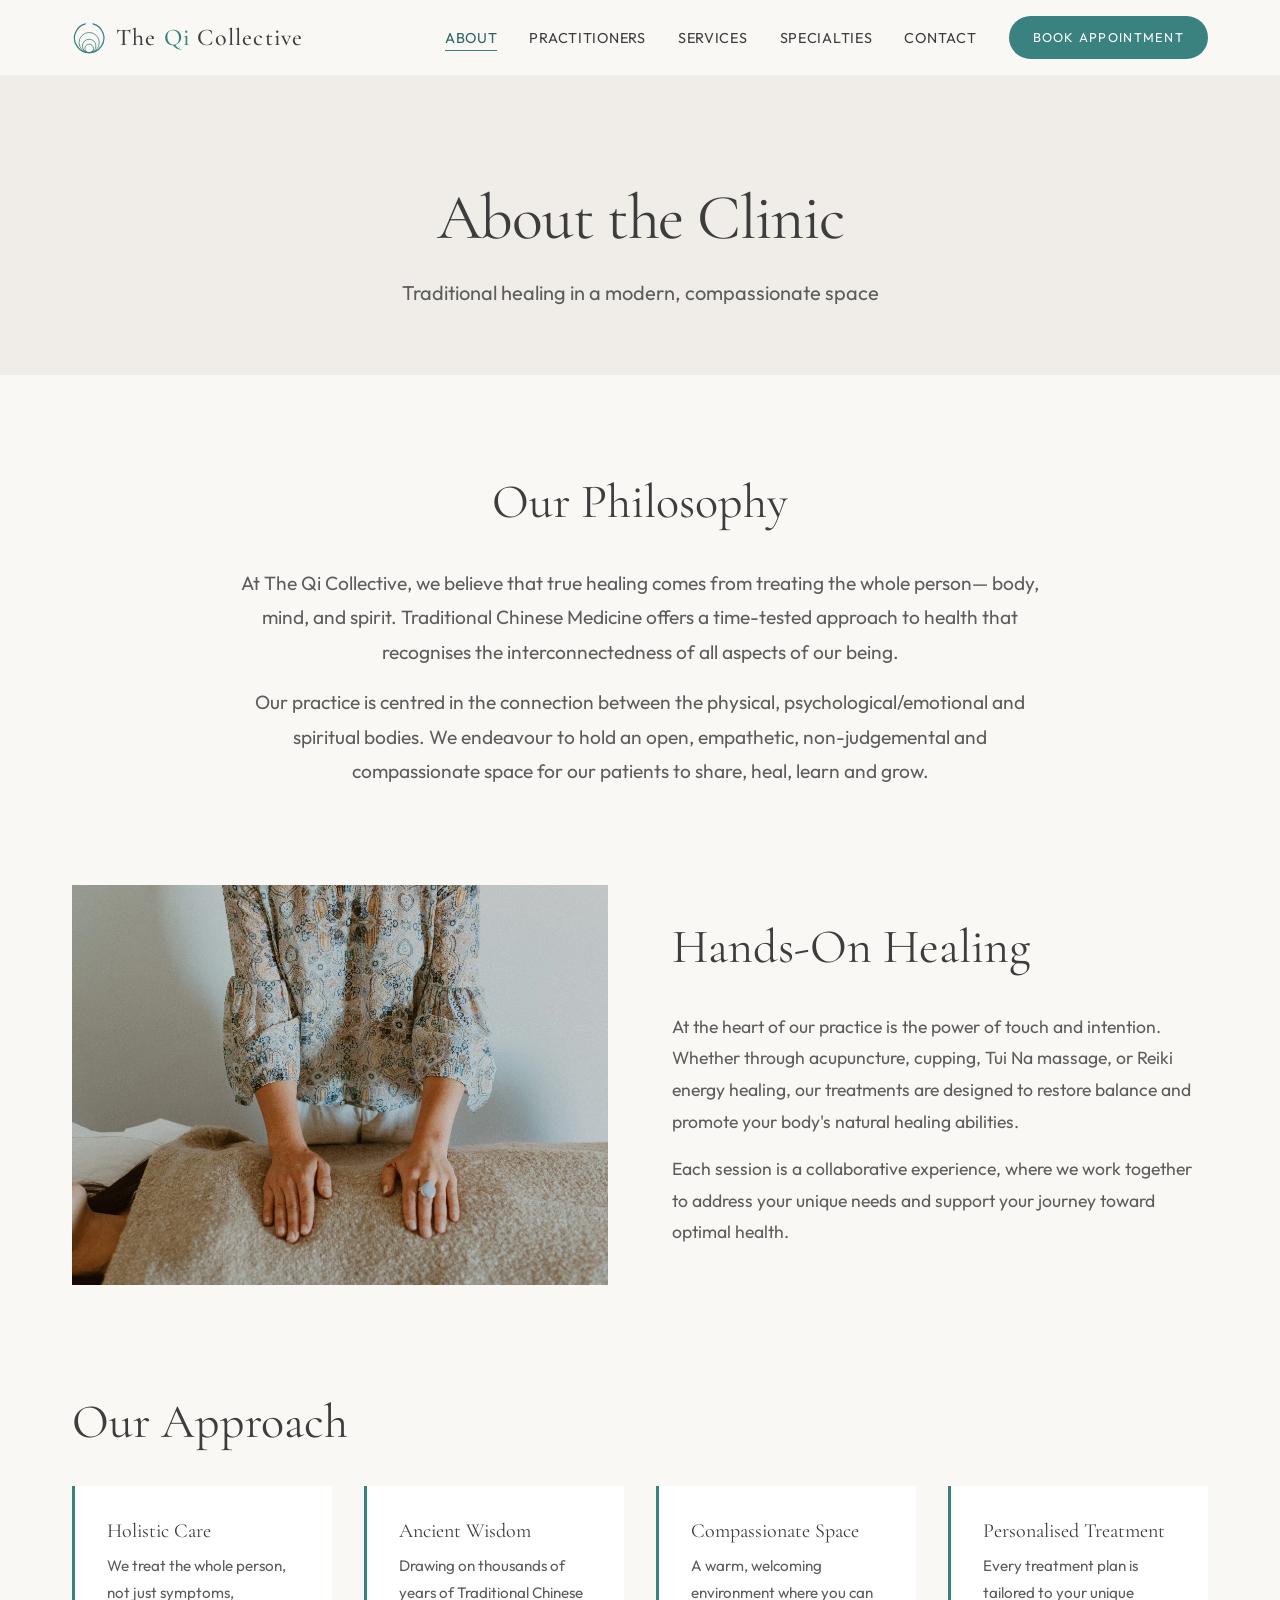
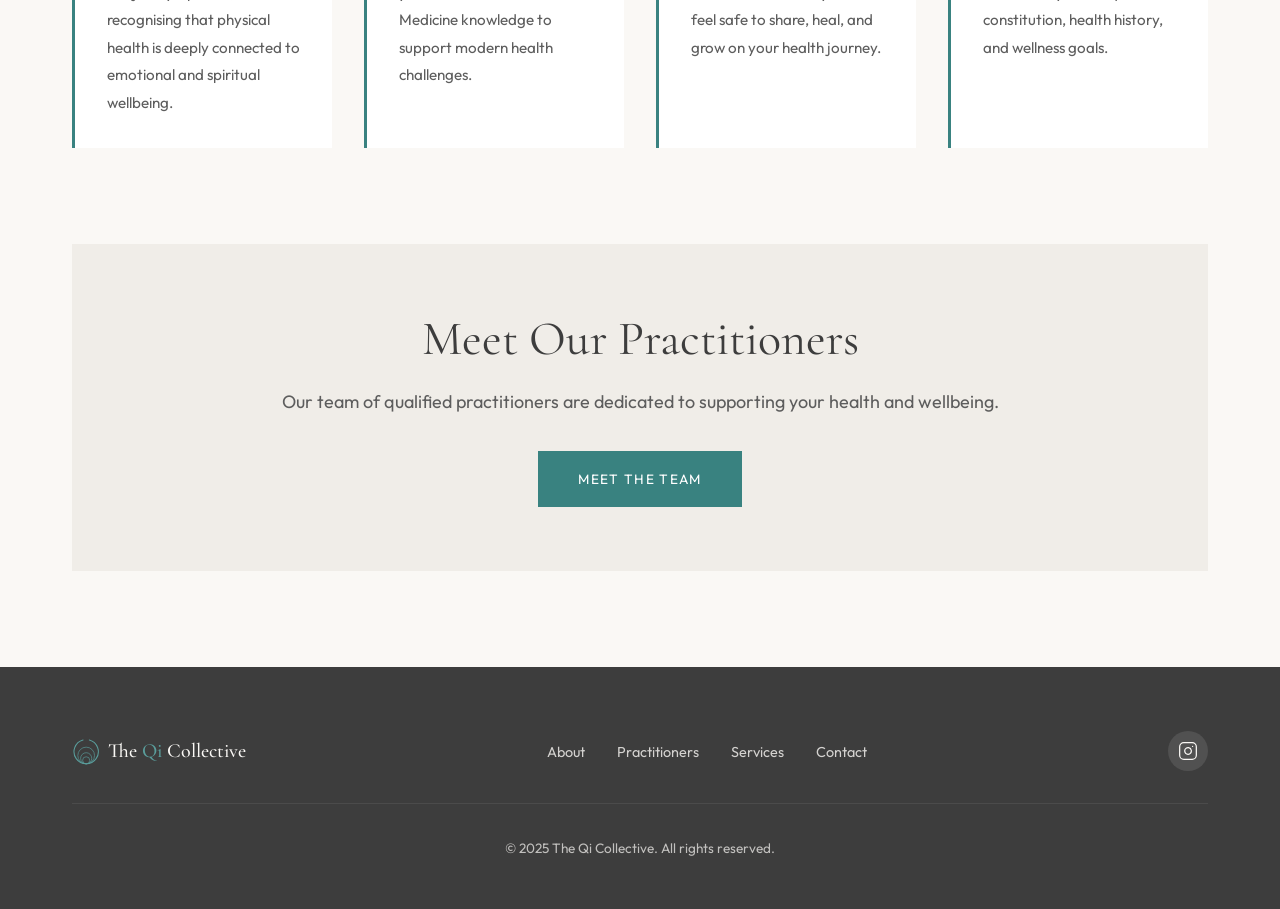
==== about.html @ 5c4de278 "Add ripple-mark logo with gold-on-hover wordmark Wire in the new "The Qi Collective" logo across all" ====
<!DOCTYPE html>
<html lang="en">
<head>
  <meta charset="UTF-8">
  <meta name="viewport" content="width=device-width, initial-scale=1.0">
  <meta name="description" content="About The Qi Collective - Learn about our approach to acupuncture and Traditional Chinese Medicine in Brisbane.">
  <title>About Us | The Qi Collective</title>

  <!-- Fonts -->
  <link rel="preconnect" href="https://fonts.googleapis.com">
  <link rel="preconnect" href="https://fonts.gstatic.com" crossorigin>
  <link href="https://fonts.googleapis.com/css2?family=Cormorant+Garamond:wght@400;500;600&family=Outfit:wght@300;400;500&display=swap" rel="stylesheet">

  <!-- Styles -->
  <link rel="stylesheet" href="css/styles.css">
</head>
<body>
  <!-- Header -->
  <header class="header">
    <div class="header__inner">
      <a href="index.html" class="logo">
        <svg class="logo__mark" viewBox="0 0 56 60" fill="none" aria-hidden="true" focusable="false">
          <path d="M34.2 7.8 A24 24 0 1 1 21.8 7.8" stroke-width="2" stroke-linecap="round"/>
          <circle cx="28" cy="38.5" r="16.5" stroke-width="1.3"/>
          <circle cx="28" cy="44" r="11" stroke-width="1.3"/>
          <circle cx="28" cy="48" r="7" stroke-width="1.3"/>
        </svg>
        <span class="logo__text">The <span class="logo__accent">Qi</span> Collective</span>
      </a>

      <nav class="nav">
        <button class="nav-toggle" aria-label="Toggle navigation">
          <span></span>
          <span></span>
          <span></span>
        </button>
        <ul class="nav__list">
          <li><a href="about.html" class="nav__link nav__link--active">About</a></li>
          <li><a href="practitioners.html" class="nav__link">Practitioners</a></li>
          <li><a href="services.html" class="nav__link">Services</a></li>
          <li><a href="specialties.html" class="nav__link">Specialties</a></li>
          <li><a href="contact.html" class="nav__link">Contact</a></li>
          <li class="nav__item--mobile"><a href="booking.html" class="btn btn--primary btn--small">Book Appointment</a></li>
        </ul>
        <a href="booking.html" class="btn btn--primary btn--small nav__book-btn">Book Appointment</a>
      </nav>
    </div>
  </header>

  <!-- Page Header -->
  <section class="page-header">
    <div class="container">
      <h1>About the Clinic</h1>
      <p>Traditional healing in a modern, compassionate space</p>
    </div>
  </section>

  <!-- About Content -->
  <section class="about-page section-padding">
    <div class="container">
      <div class="about-page__intro fade-in">
        <h2>Our Philosophy</h2>
        <p>
          At The Qi Collective, we believe that true healing comes from treating the whole person—
          body, mind, and spirit. Traditional Chinese Medicine offers a time-tested approach to
          health that recognises the interconnectedness of all aspects of our being.
        </p>
        <p>
          Our practice is centred in the connection between the physical, psychological/emotional
          and spiritual bodies. We endeavour to hold an open, empathetic, non-judgemental and
          compassionate space for our patients to share, heal, learn and grow.
        </p>
      </div>

      <div class="about-page__healing fade-in">
        <div class="healing-image">
          <img src="images/hands-healing.webp" alt="Hands-on healing treatment at The Qi Collective">
        </div>
        <div class="healing-content">
          <h2>Hands-On Healing</h2>
          <p>
            At the heart of our practice is the power of touch and intention. Whether through
            acupuncture, cupping, Tui Na massage, or Reiki energy healing, our treatments
            are designed to restore balance and promote your body's natural healing abilities.
          </p>
          <p>
            Each session is a collaborative experience, where we work together to address
            your unique needs and support your journey toward optimal health.
          </p>
        </div>
      </div>

      <div class="about-page__values">
        <h2 class="fade-in">Our Approach</h2>
        <div class="values-grid">
          <div class="value-card fade-in-scale stagger-1">
            <h3>Holistic Care</h3>
            <p>We treat the whole person, not just symptoms, recognising that physical health is deeply connected to emotional and spiritual wellbeing.</p>
          </div>
          <div class="value-card fade-in-scale stagger-2">
            <h3>Ancient Wisdom</h3>
            <p>Drawing on thousands of years of Traditional Chinese Medicine knowledge to support modern health challenges.</p>
          </div>
          <div class="value-card fade-in-scale stagger-3">
            <h3>Compassionate Space</h3>
            <p>A warm, welcoming environment where you can feel safe to share, heal, and grow on your health journey.</p>
          </div>
          <div class="value-card fade-in-scale stagger-4">
            <h3>Personalised Treatment</h3>
            <p>Every treatment plan is tailored to your unique constitution, health history, and wellness goals.</p>
          </div>
        </div>
      </div>

      <div class="about-page__cta fade-in">
        <h2>Meet Our Practitioners</h2>
        <p>Our team of qualified practitioners are dedicated to supporting your health and wellbeing.</p>
        <a href="practitioners.html" class="btn btn--primary">Meet the Team</a>
      </div>
    </div>
  </section>

  <!-- Footer -->
  <footer class="footer">
    <div class="container">
      <div class="footer__inner">
        <a href="index.html" class="footer__logo">
          <svg class="logo__mark" viewBox="0 0 56 60" fill="none" aria-hidden="true" focusable="false">
            <path d="M34.2 7.8 A24 24 0 1 1 21.8 7.8" stroke-width="2" stroke-linecap="round"/>
            <circle cx="28" cy="38.5" r="16.5" stroke-width="1.3"/>
            <circle cx="28" cy="44" r="11" stroke-width="1.3"/>
            <circle cx="28" cy="48" r="7" stroke-width="1.3"/>
          </svg>
          <span class="logo__text">The <span class="logo__accent">Qi</span> Collective</span>
        </a>
        <ul class="footer__links">
          <li><a href="about.html">About</a></li>
          <li><a href="practitioners.html">Practitioners</a></li>
          <li><a href="services.html">Services</a></li>
          <li><a href="contact.html">Contact</a></li>
        </ul>
        <div class="footer__social">
          <a href="https://www.instagram.com/charlottepowell_acupuncture/" target="_blank" rel="noopener noreferrer" class="social-link" aria-label="Follow us on Instagram">
            <svg viewBox="0 0 24 24" fill="none" stroke="currentColor" stroke-width="1.5" stroke-linecap="round" stroke-linejoin="round">
              <rect x="2" y="2" width="20" height="20" rx="5" ry="5"/>
              <path d="M16 11.37A4 4 0 1 1 12.63 8 4 4 0 0 1 16 11.37z"/>
              <line x1="17.5" y1="6.5" x2="17.51" y2="6.5"/>
            </svg>
          </a>
        </div>
      </div>
      <div class="footer__bottom">
        <p>&copy; 2025 The Qi Collective. All rights reserved.</p>
      </div>
    </div>
  </footer>

  <!-- Scripts -->
  <script src="js/main.js"></script>
</body>
</html>
---- css/styles.css ----
/* ============================================
   Charlotte Clinic - Acupuncture & Chinese Medicine
   Main Stylesheet
   ============================================ */

/* CSS Custom Properties (Design Tokens) */
:root {
  /* Colors - The Qi Collective Brand */
  --color-cream: #FAF8F5;
  --color-cream-dark: #F0EDE8;
  --color-sage: #398280;
  --color-sage-light: #5A9E9C;
  --color-sage-dark: #2A6362;
  --color-terracotta: #B8956E;
  --color-terracotta-light: #D4BCA0;
  --color-gold: #C9A24B;
  --color-charcoal: #3D3D3D;
  --color-charcoal-light: #5D5D5D;
  --color-white: #FFFFFF;

  /* Typography */
  --font-heading: 'Cormorant Garamond', Georgia, serif;
  --font-body: 'Outfit', -apple-system, BlinkMacSystemFont, sans-serif;

  /* Spacing */
  --space-xs: 0.5rem;
  --space-sm: 1rem;
  --space-md: 2rem;
  --space-lg: 4rem;
  --space-xl: 6rem;

  /* Layout */
  --container-max: 1200px;
  --container-narrow: 800px;

  /* Transitions */
  --transition-fast: 0.2s ease;
  --transition-smooth: 0.3s ease;
}

/* Reset & Base */
*, *::before, *::after {
  box-sizing: border-box;
  margin: 0;
  padding: 0;
}

html {
  font-size: 16px;
  scroll-behavior: smooth;
}

body {
  font-family: var(--font-body);
  font-size: 1.125rem;
  line-height: 1.8;
  color: var(--color-charcoal);
  background-color: var(--color-cream);
}

/* Typography */
h1, h2, h3, h4, h5, h6 {
  font-family: var(--font-heading);
  font-weight: 400;
  line-height: 1.3;
  color: var(--color-charcoal);
}

h1 {
  font-size: clamp(2.5rem, 5vw, 4rem);
  letter-spacing: -0.02em;
}

h2 {
  font-size: clamp(2rem, 4vw, 3rem);
  margin-bottom: var(--space-md);
}

h3 {
  font-size: clamp(1.5rem, 3vw, 2rem);
  margin-bottom: var(--space-sm);
}

p {
  margin-bottom: var(--space-sm);
}

a {
  color: var(--color-sage-dark);
  text-decoration: none;
  transition: color var(--transition-fast);
}

a:hover {
  color: var(--color-terracotta);
}

/* Utility Classes */
.container {
  width: 100%;
  max-width: var(--container-max);
  margin: 0 auto;
  padding: 0 var(--space-md);
}

.container--narrow {
  max-width: var(--container-narrow);
}

.text-center {
  text-align: center;
}

.section-padding {
  padding: var(--space-xl) 0;
}

/* ============================================
   Header & Navigation
   ============================================ */
.header {
  position: fixed;
  top: 0;
  left: 0;
  right: 0;
  z-index: 100;
  background-color: var(--color-cream);
  border-bottom: 1px solid var(--color-cream-dark);
  transition: background-color var(--transition-smooth);
}

.header__inner {
  display: flex;
  align-items: center;
  justify-content: space-between;
  padding: var(--space-sm) var(--space-md);
  max-width: var(--container-max);
  margin: 0 auto;
}

.logo {
  display: inline-flex;
  align-items: center;
  gap: 0.6rem;
  font-family: var(--font-heading);
  font-size: 1.5rem;
  font-weight: 500;
  color: var(--color-charcoal);
  letter-spacing: 0.05em;
  transition: color var(--transition-smooth);
}

.logo__mark {
  height: 2.3rem;
  width: auto;
  flex-shrink: 0;
  stroke: var(--color-sage);
}

.logo__accent {
  color: var(--color-sage);
}

/* Retain brand feature: the charcoal wordmark turns gold on hover,
   while the teal "Qi" and the ripple mark stay teal. */
.logo:hover {
  color: var(--color-gold);
}

.nav__list {
  display: flex;
  gap: var(--space-md);
  list-style: none;
}

.nav__link {
  font-size: 0.9rem;
  letter-spacing: 0.05em;
  text-transform: uppercase;
  color: var(--color-charcoal);
  position: relative;
}

.nav__link::after {
  content: '';
  position: absolute;
  bottom: -4px;
  left: 0;
  width: 0;
  height: 1px;
  background-color: var(--color-sage);
  transition: width var(--transition-smooth);
}

.nav__link:hover::after {
  width: 100%;
}

.nav__link:hover {
  color: var(--color-sage-dark);
}

/* Mobile Navigation Toggle */
.nav-toggle {
  display: none;
  background: none;
  border: none;
  cursor: pointer;
  padding: var(--space-xs);
}

.nav-toggle span {
  display: block;
  width: 24px;
  height: 2px;
  background-color: var(--color-charcoal);
  margin: 5px 0;
  transition: var(--transition-fast);
}

/* ============================================
   Hero Section
   ============================================ */
.hero {
  min-height: 100vh;
  display: flex;
  align-items: center;
  justify-content: center;
  text-align: center;
  padding-top: 80px;
  background: var(--color-charcoal);
  overflow: hidden;
}

.hero__video {
  position: absolute;
  top: 0;
  left: 0;
  width: 100%;
  height: 100%;
  object-fit: cover;
  z-index: 1;
  opacity: 0.45;
}

.hero__overlay {
  position: absolute;
  top: 0;
  left: 0;
  right: 0;
  bottom: 0;
  background: linear-gradient(
    180deg,
    rgba(57, 130, 128, 0.25) 0%,
    rgba(42, 99, 98, 0.4) 100%
  );
  z-index: 2;
}

.hero__content {
  max-width: 800px;
  padding: var(--space-md);
  position: relative;
  z-index: 3;
}

.hero__subtitle {
  font-family: var(--font-body);
  font-size: 0.9rem;
  letter-spacing: 0.2em;
  text-transform: uppercase;
  color: var(--color-cream);
  margin-bottom: var(--space-sm);
}

.hero__title {
  margin-bottom: var(--space-md);
  color: var(--color-white);
}

.hero__description {
  font-size: 1.25rem;
  color: rgba(250, 248, 245, 0.85);
  max-width: 600px;
  margin: 0 auto var(--space-md);
}

/* Buttons */
.btn {
  display: inline-block;
  padding: 1rem 2.5rem;
  font-family: var(--font-body);
  font-size: 0.85rem;
  letter-spacing: 0.1em;
  text-transform: uppercase;
  border: none;
  cursor: pointer;
  transition: all var(--transition-smooth);
}

.btn--primary {
  background-color: var(--color-sage);
  color: var(--color-white);
}

.btn--primary:hover {
  background-color: var(--color-sage-dark);
  color: var(--color-white);
}

.btn--secondary {
  background-color: transparent;
  color: var(--color-charcoal);
  border: 1px solid var(--color-charcoal);
}

.btn--secondary:hover {
  background-color: var(--color-charcoal);
  color: var(--color-white);
}

/* ============================================
   About Section
   ============================================ */
.about {
  background-color: var(--color-white);
}

.about__grid {
  display: grid;
  grid-template-columns: 1fr 1fr;
  gap: var(--space-lg);
  align-items: center;
}

.about__image {
  position: relative;
}

.about__image img {
  width: 100%;
  height: auto;
  display: block;
}

.about__image-placeholder {
  width: 100%;
  aspect-ratio: 4/5;
  background-color: var(--color-cream-dark);
  display: flex;
  align-items: center;
  justify-content: center;
  color: var(--color-charcoal-light);
  font-size: 0.9rem;
}

.about__content h2 {
  color: var(--color-charcoal);
}

.about__content p {
  color: var(--color-charcoal-light);
}

.credentials {
  display: flex;
  flex-wrap: wrap;
  gap: var(--space-sm);
  margin-top: var(--space-md);
}

.credential-badge {
  padding: 0.5rem 1rem;
  background-color: var(--color-cream);
  font-size: 0.8rem;
  letter-spacing: 0.05em;
  color: var(--color-sage-dark);
}

/* ============================================
   Services Section
   ============================================ */
.services {
  background-color: var(--color-cream);
}

.services__header {
  text-align: center;
  max-width: 600px;
  margin: 0 auto var(--space-lg);
}

.services__grid {
  display: grid;
  grid-template-columns: repeat(auto-fit, minmax(280px, 1fr));
  gap: var(--space-md);
}

.service-card {
  background-color: var(--color-white);
  padding: var(--space-md);
  transition: transform var(--transition-smooth);
}

.service-card:hover {
  transform: translateY(-4px);
}

.service-card__icon {
  width: 48px;
  height: 48px;
  margin-bottom: var(--space-sm);
  color: var(--color-sage);
}

.service-card__title {
  font-family: var(--font-heading);
  font-size: 1.5rem;
  margin-bottom: var(--space-xs);
}

.service-card__description {
  font-size: 1.05rem;
  color: var(--color-charcoal-light);
}

/* ============================================
   Special Interests Section
   ============================================ */
.interests {
  background-color: var(--color-sage);
  color: var(--color-white);
}

.interests h2 {
  color: var(--color-white);
  text-align: center;
}

.interests__list {
  display: grid;
  grid-template-columns: repeat(auto-fit, minmax(200px, 1fr));
  gap: var(--space-md);
  margin-top: var(--space-lg);
  text-align: center;
}

.interest-item {
  padding: var(--space-md);
  text-align: center;
}

.interest-item__icon {
  width: 56px;
  height: 56px;
  margin-bottom: var(--space-sm);
  color: var(--color-cream);
  opacity: 0.9;
  transition: transform var(--transition-smooth), opacity var(--transition-smooth);
}

.interest-item:hover .interest-item__icon {
  transform: scale(1.1);
  opacity: 1;
}

.interest-item h3 {
  color: var(--color-white);
  font-size: 1.25rem;
}

.interest-item p {
  font-size: 0.9rem;
  opacity: 0.9;
}

/* ============================================
   Contact Section
   ============================================ */
.contact {
  background-color: var(--color-white);
}

.contact__grid {
  display: grid;
  grid-template-columns: 1fr 1fr;
  gap: var(--space-lg);
}

.contact__info h2 {
  margin-bottom: var(--space-sm);
}

.contact__details {
  margin-top: var(--space-md);
}

.contact__item {
  display: flex;
  align-items: flex-start;
  gap: var(--space-sm);
  margin-bottom: var(--space-sm);
}

.contact__item-icon {
  width: 20px;
  height: 20px;
  color: var(--color-sage);
  flex-shrink: 0;
  margin-top: 4px;
}

/* Contact Form */
.contact-form {
  display: flex;
  flex-direction: column;
  gap: var(--space-sm);
}

.form-group {
  display: flex;
  flex-direction: column;
  gap: var(--space-xs);
}

.form-group label {
  font-size: 0.85rem;
  letter-spacing: 0.05em;
  text-transform: uppercase;
  color: var(--color-charcoal-light);
}

.form-group input,
.form-group textarea {
  padding: 1rem;
  border: 1px solid var(--color-cream-dark);
  background-color: var(--color-cream);
  font-family: var(--font-body);
  font-size: 1rem;
  color: var(--color-charcoal);
  transition: border-color var(--transition-fast);
}

.form-group input:focus,
.form-group textarea:focus {
  outline: none;
  border-color: var(--color-sage);
}

.form-group textarea {
  min-height: 150px;
  resize: vertical;
}

/* ============================================
   Footer
   ============================================ */
.footer {
  background-color: var(--color-charcoal);
  color: var(--color-cream);
  padding: var(--space-lg) 0 var(--space-md);
}

.footer__inner {
  display: flex;
  justify-content: space-between;
  align-items: center;
  flex-wrap: wrap;
  gap: var(--space-md);
}

.footer__logo {
  display: inline-flex;
  align-items: center;
  gap: 0.5rem;
  font-family: var(--font-heading);
  font-size: 1.25rem;
  font-weight: 500;
  color: var(--color-cream);
  transition: color var(--transition-smooth);
}

.footer__logo .logo__mark {
  height: 1.9rem;
  stroke: var(--color-sage-light);
}

.footer__logo .logo__accent {
  color: var(--color-sage-light);
}

.footer__logo:hover {
  color: var(--color-gold);
}

.footer__links {
  display: flex;
  gap: var(--space-md);
  list-style: none;
}

.footer__links a {
  color: var(--color-cream);
  font-size: 0.9rem;
  opacity: 0.8;
}

.footer__links a:hover {
  opacity: 1;
  color: var(--color-sage-light);
}

.footer__social {
  display: flex;
  gap: var(--space-sm);
}

.social-link {
  display: flex;
  align-items: center;
  justify-content: center;
  width: 40px;
  height: 40px;
  border-radius: 50%;
  background-color: rgba(255, 255, 255, 0.1);
  color: var(--color-cream);
  transition: all var(--transition-smooth);
}

.social-link:hover {
  background-color: var(--color-sage);
  color: var(--color-white);
  transform: translateY(-2px);
}

.social-link svg {
  width: 20px;
  height: 20px;
}

.footer__bottom {
  text-align: center;
  margin-top: var(--space-md);
  padding-top: var(--space-md);
  border-top: 1px solid rgba(255, 255, 255, 0.1);
  font-size: 0.85rem;
  opacity: 0.7;
}

/* ============================================
   Page Headers (for inner pages)
   ============================================ */
.page-header {
  padding: calc(80px + var(--space-xl)) 0 var(--space-lg);
  background-color: var(--color-cream-dark);
  text-align: center;
}

.page-header h1 {
  margin-bottom: var(--space-sm);
}

.page-header p {
  font-size: 1.25rem;
  color: var(--color-charcoal-light);
  max-width: 600px;
  margin: 0 auto;
}

.page-header--sage {
  background-color: var(--color-sage);
  color: var(--color-white);
}

.page-header--sage h1,
.page-header--sage p {
  color: var(--color-white);
}

/* ============================================
   About Page Styles
   ============================================ */
.about-page__intro {
  max-width: 800px;
  margin: 0 auto var(--space-xl);
  text-align: center;
}

.about-page__intro h2 {
  margin-bottom: var(--space-md);
}

.about-page__intro p {
  color: var(--color-charcoal-light);
  font-size: 1.2rem;
}

.about-page__healing {
  display: grid;
  grid-template-columns: 1fr 1fr;
  gap: var(--space-lg);
  align-items: center;
  margin-bottom: var(--space-xl);
}

.healing-image {
  overflow: hidden;
}

.healing-image img {
  width: 100%;
  height: 400px;
  object-fit: cover;
  transition: transform var(--transition-smooth);
}

.healing-image:hover img {
  transform: scale(1.02);
}

.healing-content h2 {
  margin-bottom: var(--space-md);
}

.healing-content p {
  color: var(--color-charcoal-light);
  font-size: 1.1rem;
}

@media (max-width: 768px) {
  .about-page__healing {
    grid-template-columns: 1fr;
  }

  .healing-image img {
    height: 300px;
  }
}

.values-grid {
  display: grid;
  grid-template-columns: repeat(auto-fit, minmax(250px, 1fr));
  gap: var(--space-md);
  margin-top: var(--space-md);
}

.value-card {
  background-color: var(--color-white);
  padding: var(--space-md);
  border-left: 3px solid var(--color-sage);
}

.value-card h3 {
  font-size: 1.25rem;
  margin-bottom: var(--space-xs);
}

.value-card p {
  color: var(--color-charcoal-light);
  font-size: 0.95rem;
  margin-bottom: 0;
}

.about-page__values {
  margin-bottom: var(--space-xl);
}

.about-page__cta {
  text-align: center;
  padding: var(--space-lg);
  background-color: var(--color-cream-dark);
}

.about-page__cta h2 {
  margin-bottom: var(--space-sm);
}

.about-page__cta p {
  margin-bottom: var(--space-md);
  color: var(--color-charcoal-light);
}

/* ============================================
   Services Page Styles
   ============================================ */
.services-page__grid {
  display: flex;
  flex-direction: column;
  gap: var(--space-lg);
}

.service-detail {
  display: grid;
  grid-template-columns: 80px 1fr;
  gap: var(--space-md);
  padding-bottom: var(--space-lg);
  border-bottom: 1px solid var(--color-cream-dark);
}

.service-detail:last-child {
  border-bottom: none;
}

.service-detail__icon {
  width: 60px;
  height: 60px;
  color: var(--color-sage);
}

.service-detail__icon svg {
  width: 100%;
  height: 100%;
}

.service-detail__content h2 {
  font-size: 1.75rem;
  margin-bottom: var(--space-sm);
}

.service-detail__content p {
  color: var(--color-charcoal-light);
}

.services-page__cta {
  text-align: center;
  margin-top: var(--space-xl);
  padding: var(--space-lg);
  background-color: var(--color-cream-dark);
}

.services-page__cta h2 {
  margin-bottom: var(--space-sm);
}

.services-page__cta p {
  margin-bottom: var(--space-md);
  color: var(--color-charcoal-light);
}

/* ============================================
   Specialties Page Styles
   ============================================ */
.specialties-page__grid {
  display: grid;
  grid-template-columns: repeat(auto-fit, minmax(300px, 1fr));
  gap: var(--space-lg);
}

.specialty-detail {
  background-color: var(--color-white);
  padding: var(--space-md);
}

.specialty-detail h2 {
  font-size: 1.5rem;
  margin-bottom: var(--space-sm);
  color: var(--color-sage-dark);
}

.specialty-detail p {
  color: var(--color-charcoal-light);
}

.specialty-list {
  list-style: none;
  margin: var(--space-sm) 0;
}

.specialty-list li {
  position: relative;
  padding-left: 1.5rem;
  margin-bottom: var(--space-xs);
  color: var(--color-charcoal-light);
}

.specialty-list li::before {
  content: '';
  position: absolute;
  left: 0;
  top: 0.6rem;
  width: 6px;
  height: 6px;
  background-color: var(--color-sage);
  border-radius: 50%;
}

.specialty-note {
  font-size: 0.9rem;
  font-style: italic;
  margin-top: var(--space-sm);
}

.specialties-page__cta {
  text-align: center;
  margin-top: var(--space-xl);
  padding: var(--space-lg);
  background-color: var(--color-white);
}

.specialties-page__cta h2 {
  margin-bottom: var(--space-sm);
}

.specialties-page__cta p {
  margin-bottom: var(--space-md);
  color: var(--color-charcoal-light);
}

/* ============================================
   Practitioners Page Styles
   ============================================ */
.practitioners-intro {
  max-width: 800px;
  margin: 0 auto var(--space-xl);
  text-align: center;
  font-size: 1.2rem;
  color: var(--color-charcoal-light);
}

.practitioners-grid {
  display: flex;
  flex-direction: column;
  gap: var(--space-xl);
}

.practitioner-card {
  display: grid;
  grid-template-columns: 300px 1fr;
  gap: var(--space-lg);
  background-color: var(--color-white);
  padding: var(--space-md);
}

.practitioner-card:nth-child(even) {
  direction: rtl;
}

.practitioner-card:nth-child(even) > * {
  direction: ltr;
}

.practitioner-card__image {
  position: relative;
}

.practitioner-card__image-placeholder {
  width: 100%;
  aspect-ratio: 4/5;
  background-color: var(--color-cream-dark);
  display: flex;
  align-items: center;
  justify-content: center;
  color: var(--color-charcoal-light);
  font-size: 0.9rem;
}

.practitioner-card__image img {
  width: 100%;
  height: auto;
  display: block;
}

.practitioner-card__content {
  display: flex;
  flex-direction: column;
  justify-content: center;
}

.practitioner-card__content h2 {
  font-size: 2rem;
  margin-bottom: var(--space-xs);
}

.practitioner-card__title {
  font-size: 1rem;
  color: var(--color-sage);
  text-transform: uppercase;
  letter-spacing: 0.05em;
  margin-bottom: var(--space-sm);
}

.practitioner-card__specialties {
  font-size: 0.95rem;
  margin-bottom: var(--space-sm);
}

.practitioner-card__specialties strong {
  color: var(--color-charcoal);
}

.practitioner-card__bio {
  color: var(--color-charcoal-light);
  margin-bottom: var(--space-sm);
}

.practitioner-card__credentials {
  display: flex;
  flex-wrap: wrap;
  gap: var(--space-xs);
  margin-top: var(--space-sm);
}

.practitioners-cta {
  text-align: center;
  margin-top: var(--space-xl);
  padding: var(--space-lg);
  background-color: var(--color-cream-dark);
}

.practitioners-cta h2 {
  margin-bottom: var(--space-sm);
}

.practitioners-cta p {
  margin-bottom: var(--space-md);
  color: var(--color-charcoal-light);
}

/* ============================================
   Contact Page Styles
   ============================================ */
.contact-page {
  background-color: var(--color-cream);
}

.contact-page .contact__grid {
  background-color: var(--color-white);
  padding: var(--space-lg);
}

.contact__hours {
  margin-top: var(--space-lg);
}

.contact__hours h3 {
  font-size: 1.25rem;
  margin-bottom: var(--space-sm);
}

.contact__hours ul {
  list-style: none;
}

.contact__hours li {
  display: flex;
  justify-content: space-between;
  padding: var(--space-xs) 0;
  border-bottom: 1px solid var(--color-cream-dark);
  color: var(--color-charcoal-light);
}

.contact__hours li span {
  color: var(--color-charcoal);
}

.contact__form-wrapper h2 {
  margin-bottom: var(--space-md);
}

.form-group select {
  padding: 1rem;
  border: 1px solid var(--color-cream-dark);
  background-color: var(--color-cream);
  font-family: var(--font-body);
  font-size: 1rem;
  color: var(--color-charcoal);
  transition: border-color var(--transition-fast);
  width: 100%;
}

.form-group select:focus {
  outline: none;
  border-color: var(--color-sage);
}

/* Active nav link state */
.nav__link--active {
  color: var(--color-sage-dark);
}

.nav__link--active::after {
  width: 100%;
}

/* Nav Book Button */
.nav {
  display: flex;
  align-items: center;
  gap: var(--space-md);
}

.nav__book-btn {
  padding: 0.6rem 1.5rem;
  border-radius: 50px;
  font-size: 0.8rem;
}

.nav__item--mobile {
  display: none;
}

/* Small button variant */
.btn--small {
  padding: 0.6rem 1.5rem;
  font-size: 0.8rem;
}

/* ============================================
   Booking Portal Styles
   ============================================ */
.booking-portal {
  background-color: var(--color-cream);
}

/* Progress Steps */
.booking-steps {
  display: flex;
  justify-content: center;
  align-items: center;
  gap: var(--space-md);
  margin-bottom: var(--space-lg);
  padding: var(--space-md);
  background-color: var(--color-white);
  flex-wrap: wrap;
}

.booking-step {
  display: flex;
  align-items: center;
  gap: var(--space-xs);
  opacity: 0.4;
  transition: opacity var(--transition-smooth);
}

.booking-step.active {
  opacity: 1;
}

.booking-step.completed {
  opacity: 1;
}

.booking-step__number {
  display: flex;
  align-items: center;
  justify-content: center;
  width: 32px;
  height: 32px;
  border-radius: 50%;
  background-color: var(--color-cream-dark);
  font-size: 0.85rem;
  font-weight: 500;
  color: var(--color-charcoal);
  transition: all var(--transition-smooth);
}

.booking-step.active .booking-step__number {
  background-color: var(--color-sage);
  color: var(--color-white);
}

.booking-step.completed .booking-step__number {
  background-color: var(--color-sage-dark);
  color: var(--color-white);
}

.booking-step__label {
  font-size: 0.85rem;
  letter-spacing: 0.02em;
  color: var(--color-charcoal);
}

/* Booking Panel */
.booking-panel {
  background-color: var(--color-white);
  padding: var(--space-lg);
  margin-bottom: var(--space-md);
}

.booking-panel.hidden {
  display: none;
}

.booking-panel__title {
  text-align: center;
  margin-bottom: var(--space-lg);
}

/* Service Selection */
.service-selection {
  display: grid;
  grid-template-columns: repeat(auto-fit, minmax(280px, 1fr));
  gap: var(--space-md);
  margin-bottom: var(--space-lg);
}

.service-option {
  cursor: pointer;
}

.service-option input {
  display: none;
}

.service-option__card {
  padding: var(--space-md);
  border: 2px solid var(--color-cream-dark);
  background-color: var(--color-cream);
  transition: all var(--transition-smooth);
}

.service-option input:checked + .service-option__card {
  border-color: var(--color-sage);
  background-color: var(--color-white);
  box-shadow: 0 4px 20px rgba(139, 157, 131, 0.15);
}

.service-option__card:hover {
  border-color: var(--color-sage-light);
}

.service-option__card h3 {
  font-family: var(--font-heading);
  font-size: 1.5rem;
  margin-bottom: var(--space-xs);
}

.service-option__duration {
  font-size: 0.85rem;
  color: var(--color-sage);
  margin-bottom: var(--space-xs);
}

.service-option__description {
  font-size: 0.95rem;
  color: var(--color-charcoal-light);
  margin-bottom: var(--space-sm);
}

.service-option__price {
  font-family: var(--font-heading);
  font-size: 1.5rem;
  color: var(--color-charcoal);
  margin-bottom: 0;
}

/* Booking Navigation */
.booking-nav {
  display: flex;
  justify-content: center;
  gap: var(--space-md);
  margin-top: var(--space-md);
}

.booking-nav .btn {
  min-width: 200px;
}

.booking-nav .btn:disabled {
  opacity: 0.5;
  cursor: not-allowed;
}

/* Calendar */
.calendar-container {
  display: grid;
  grid-template-columns: 1fr 1fr;
  gap: var(--space-lg);
  margin-bottom: var(--space-md);
}

.calendar {
  background-color: var(--color-cream);
  padding: var(--space-md);
}

.calendar__header {
  display: flex;
  align-items: center;
  justify-content: space-between;
  margin-bottom: var(--space-md);
}

.calendar__nav {
  background: none;
  border: none;
  font-size: 1.25rem;
  cursor: pointer;
  padding: var(--space-xs);
  color: var(--color-charcoal);
  transition: color var(--transition-fast);
}

.calendar__nav:hover {
  color: var(--color-sage);
}

.calendar__month {
  font-size: 1.25rem;
  margin: 0;
}

.calendar__weekdays {
  display: grid;
  grid-template-columns: repeat(7, 1fr);
  gap: 4px;
  margin-bottom: var(--space-xs);
  text-align: center;
}

.calendar__weekdays span {
  font-size: 0.8rem;
  color: var(--color-charcoal-light);
  padding: var(--space-xs);
}

.calendar__days {
  display: grid;
  grid-template-columns: repeat(7, 1fr);
  gap: 4px;
}

.calendar__day {
  aspect-ratio: 1;
  display: flex;
  align-items: center;
  justify-content: center;
  background: none;
  border: none;
  font-size: 0.95rem;
  cursor: pointer;
  border-radius: 50%;
  transition: all var(--transition-fast);
}

.calendar__day:hover:not(:disabled):not(.calendar__day--empty) {
  background-color: var(--color-sage-light);
  color: var(--color-white);
}

.calendar__day--selected {
  background-color: var(--color-sage);
  color: var(--color-white);
}

.calendar__day:disabled {
  color: var(--color-cream-dark);
  cursor: not-allowed;
}

.calendar__day--empty {
  cursor: default;
}

.calendar__day--today {
  border: 1px solid var(--color-sage);
}

/* Time Slots */
.time-slots {
  background-color: var(--color-cream);
  padding: var(--space-md);
}

.time-slots__title {
  font-size: 1.25rem;
  margin-bottom: var(--space-xs);
}

.time-slots__date {
  font-size: 0.9rem;
  color: var(--color-charcoal-light);
  margin-bottom: var(--space-md);
}

.time-slots__grid {
  display: grid;
  grid-template-columns: repeat(3, 1fr);
  gap: var(--space-xs);
}

.time-slot {
  padding: var(--space-sm);
  background-color: var(--color-white);
  border: 1px solid var(--color-cream-dark);
  font-size: 0.9rem;
  cursor: pointer;
  text-align: center;
  transition: all var(--transition-fast);
}

.time-slot:hover {
  border-color: var(--color-sage);
}

.time-slot.selected {
  background-color: var(--color-sage);
  color: var(--color-white);
  border-color: var(--color-sage);
}

.time-slot:disabled {
  opacity: 0.4;
  cursor: not-allowed;
}

/* Booking Form */
.booking-form {
  max-width: 600px;
  margin: 0 auto;
}

.form-row {
  display: grid;
  grid-template-columns: 1fr 1fr;
  gap: var(--space-md);
}

.form-group--checkbox {
  margin-top: var(--space-sm);
}

.form-group--checkbox label {
  display: flex;
  align-items: center;
  gap: var(--space-sm);
  cursor: pointer;
  text-transform: none;
  font-size: 1rem;
  color: var(--color-charcoal);
}

.form-group--checkbox input[type="checkbox"] {
  width: 18px;
  height: 18px;
  accent-color: var(--color-sage);
}

/* Booking Summary */
.booking-summary {
  background-color: var(--color-cream);
  padding: var(--space-md);
  margin-bottom: var(--space-lg);
  max-width: 500px;
  margin-left: auto;
  margin-right: auto;
}

.booking-summary h3 {
  font-size: 1.25rem;
  margin-bottom: var(--space-md);
  text-align: center;
}

.booking-summary__item {
  display: flex;
  justify-content: space-between;
  padding: var(--space-xs) 0;
  border-bottom: 1px solid var(--color-cream-dark);
}

.booking-summary__label {
  color: var(--color-charcoal-light);
}

.booking-summary__value {
  color: var(--color-charcoal);
  font-weight: 500;
}

.booking-summary__item--total {
  border-bottom: none;
  padding-top: var(--space-sm);
  margin-top: var(--space-xs);
  border-top: 2px solid var(--color-sage);
}

.booking-summary__item--total .booking-summary__value {
  font-family: var(--font-heading);
  font-size: 1.5rem;
  color: var(--color-sage-dark);
}

/* Payment Section */
.payment-section {
  max-width: 500px;
  margin: 0 auto var(--space-lg);
}

.payment-section h3 {
  font-size: 1.25rem;
  margin-bottom: var(--space-md);
  text-align: center;
}

.payment-placeholder {
  background-color: var(--color-cream);
  padding: var(--space-lg);
  text-align: center;
}

.payment-placeholder__icon {
  width: 48px;
  height: 48px;
  margin: 0 auto var(--space-sm);
  color: var(--color-sage);
}

.payment-placeholder__icon svg {
  width: 100%;
  height: 100%;
}

.payment-placeholder__text {
  font-size: 1rem;
  color: var(--color-charcoal);
  margin-bottom: var(--space-xs);
}

.payment-placeholder__subtext {
  font-size: 0.9rem;
  color: var(--color-charcoal-light);
  margin-bottom: var(--space-md);
}

.payment-options {
  display: flex;
  gap: var(--space-md);
  justify-content: center;
  flex-wrap: wrap;
}

.payment-option {
  display: flex;
  align-items: center;
  gap: var(--space-xs);
  cursor: pointer;
  padding: var(--space-sm) var(--space-md);
  background-color: var(--color-white);
  border: 1px solid var(--color-cream-dark);
  transition: all var(--transition-fast);
}

.payment-option:hover {
  border-color: var(--color-sage);
}

.payment-option input {
  accent-color: var(--color-sage);
}

.payment-option--disabled {
  opacity: 0.5;
  cursor: not-allowed;
}

.payment-option--disabled:hover {
  border-color: var(--color-cream-dark);
}

/* Booking Success */
.booking-success {
  text-align: center;
  padding: var(--space-lg);
}

.booking-success__icon {
  width: 80px;
  height: 80px;
  margin: 0 auto var(--space-md);
  color: var(--color-sage);
}

.booking-success__icon svg {
  width: 100%;
  height: 100%;
}

.booking-success h2 {
  color: var(--color-sage-dark);
  margin-bottom: var(--space-sm);
}

.booking-success p {
  color: var(--color-charcoal-light);
  max-width: 400px;
  margin: 0 auto var(--space-sm);
}

.booking-success__details {
  background-color: var(--color-cream);
  padding: var(--space-md);
  margin: var(--space-md) auto;
  max-width: 400px;
  text-align: left;
}

.booking-success__details p {
  margin-bottom: var(--space-sm);
  color: var(--color-charcoal);
}

.booking-success__details ul {
  list-style: none;
  margin: 0;
  padding: 0;
}

.booking-success__details li {
  position: relative;
  padding-left: 1.5rem;
  margin-bottom: var(--space-xs);
  color: var(--color-charcoal-light);
}

.booking-success__details li::before {
  content: '';
  position: absolute;
  left: 0;
  top: 0.5rem;
  width: 6px;
  height: 6px;
  background-color: var(--color-sage);
  border-radius: 50%;
}

/* ============================================
   Testimonials Section
   ============================================ */
.testimonials {
  background-color: var(--color-cream-dark);
  position: relative;
}

/* Subtle organic background texture */
.testimonials::before {
  content: '';
  position: absolute;
  top: 0;
  left: 0;
  right: 0;
  bottom: 0;
  background-image: url("data:image/svg+xml,%3Csvg width='60' height='60' viewBox='0 0 60 60' xmlns='http://www.w3.org/2000/svg'%3E%3Cg fill='none' fill-rule='evenodd'%3E%3Cg fill='%238B9D83' fill-opacity='0.04'%3E%3Cpath d='M36 34v-4h-2v4h-4v2h4v4h2v-4h4v-2h-4zm0-30V0h-2v4h-4v2h4v4h2V6h4V4h-4zM6 34v-4H4v4H0v2h4v4h2v-4h4v-2H6zM6 4V0H4v4H0v2h4v4h2V6h4V4H6z'/%3E%3C/g%3E%3C/g%3E%3C/svg%3E");
  pointer-events: none;
}

.testimonials__header {
  text-align: center;
  max-width: 600px;
  margin: 0 auto var(--space-lg);
}

.testimonials__header p {
  color: var(--color-charcoal-light);
}

.testimonials__grid {
  display: grid;
  grid-template-columns: repeat(auto-fit, minmax(300px, 1fr));
  gap: var(--space-md);
}

.testimonial-card {
  background-color: var(--color-white);
  padding: var(--space-md);
  position: relative;
}

.testimonial-card__stars {
  color: var(--color-terracotta);
  font-size: 1.25rem;
  letter-spacing: 2px;
  margin-bottom: var(--space-sm);
}

.testimonial-card__quote {
  font-size: 1.05rem;
  line-height: 1.7;
  color: var(--color-charcoal-light);
  margin-bottom: var(--space-md);
  font-style: italic;
  position: relative;
  padding-left: var(--space-md);
  border-left: 3px solid var(--color-sage-light);
}

.testimonial-card__author {
  display: flex;
  flex-direction: column;
  gap: 2px;
}

.testimonial-card__name {
  font-weight: 500;
  color: var(--color-charcoal);
}

.testimonial-card__treatment {
  font-size: 0.85rem;
  color: var(--color-sage);
}

/* ============================================
   FAQ Section
   ============================================ */
.faq {
  background-color: var(--color-white);
}

.faq__header {
  text-align: center;
  max-width: 600px;
  margin: 0 auto var(--space-lg);
}

.faq__header p {
  color: var(--color-charcoal-light);
}

.faq__list {
  max-width: 800px;
  margin: 0 auto;
}

.faq-item {
  border-bottom: 1px solid var(--color-cream-dark);
}

.faq-item:last-child {
  border-bottom: none;
}

.faq-item__question {
  width: 100%;
  display: flex;
  align-items: center;
  justify-content: space-between;
  padding: var(--space-md) 0;
  background: none;
  border: none;
  font-family: var(--font-heading);
  font-size: 1.25rem;
  color: var(--color-charcoal);
  text-align: left;
  cursor: pointer;
  transition: color var(--transition-fast);
}

.faq-item__question:hover {
  color: var(--color-sage-dark);
}

.faq-item__question span {
  flex: 1;
  padding-right: var(--space-md);
}

.faq-item__icon {
  width: 24px;
  height: 24px;
  flex-shrink: 0;
  color: var(--color-sage);
  transition: transform var(--transition-smooth);
}

.faq-item.active .faq-item__icon {
  transform: rotate(180deg);
}

.faq-item__answer {
  max-height: 0;
  overflow: hidden;
  transition: max-height 0.4s ease-out, padding 0.4s ease-out;
}

.faq-item.active .faq-item__answer {
  max-height: 500px;
  padding-bottom: var(--space-md);
}

.faq-item__answer p {
  color: var(--color-charcoal-light);
  margin-bottom: var(--space-sm);
}

.faq-item__answer p:last-child {
  margin-bottom: 0;
}

.faq-item__answer ul {
  list-style: none;
  margin: var(--space-sm) 0;
  padding: 0;
}

.faq-item__answer li {
  position: relative;
  padding-left: 1.5rem;
  margin-bottom: var(--space-xs);
  color: var(--color-charcoal-light);
}

.faq-item__answer li::before {
  content: '';
  position: absolute;
  left: 0;
  top: 0.6rem;
  width: 6px;
  height: 6px;
  background-color: var(--color-sage);
  border-radius: 50%;
}

/* ============================================
   Subtle Background Textures
   ============================================ */
/* Organic botanical pattern for accent sections */
.hero {
  position: relative;
}

.hero::before {
  content: '';
  position: absolute;
  top: 0;
  left: 0;
  right: 0;
  bottom: 0;
  background-image:
    radial-gradient(ellipse at 20% 80%, rgba(57, 130, 128, 0.15) 0%, transparent 50%),
    radial-gradient(ellipse at 80% 20%, rgba(184, 149, 110, 0.1) 0%, transparent 50%);
  pointer-events: none;
  z-index: 2;
}

/* Soft texture for interests section */
.interests::before {
  content: '';
  position: absolute;
  top: 0;
  left: 0;
  right: 0;
  bottom: 0;
  background-image: url("data:image/svg+xml,%3Csvg width='100' height='100' viewBox='0 0 100 100' xmlns='http://www.w3.org/2000/svg'%3E%3Cpath d='M50 50 Q55 45 60 50 T70 50' fill='none' stroke='%23ffffff' stroke-opacity='0.1' stroke-width='1'/%3E%3Cpath d='M20 30 Q25 25 30 30 T40 30' fill='none' stroke='%23ffffff' stroke-opacity='0.08' stroke-width='1'/%3E%3Cpath d='M70 70 Q75 65 80 70 T90 70' fill='none' stroke='%23ffffff' stroke-opacity='0.08' stroke-width='1'/%3E%3C/svg%3E");
  pointer-events: none;
}

.interests {
  position: relative;
}

/* ============================================
   Scroll Animations
   ============================================ */
.fade-in {
  opacity: 0;
  transform: translateY(30px);
  transition: opacity 0.8s ease-out, transform 0.8s ease-out;
}

.fade-in.visible {
  opacity: 1;
  transform: translateY(0);
}

.fade-in-left {
  opacity: 0;
  transform: translateX(-40px);
  transition: opacity 0.8s ease-out, transform 0.8s ease-out;
}

.fade-in-left.visible {
  opacity: 1;
  transform: translateX(0);
}

.fade-in-right {
  opacity: 0;
  transform: translateX(40px);
  transition: opacity 0.8s ease-out, transform 0.8s ease-out;
}

.fade-in-right.visible {
  opacity: 1;
  transform: translateX(0);
}

.fade-in-scale {
  opacity: 0;
  transform: scale(0.95);
  transition: opacity 0.6s ease-out, transform 0.6s ease-out;
}

.fade-in-scale.visible {
  opacity: 1;
  transform: scale(1);
}

/* Staggered animation delays for grid items */
.stagger-1 { transition-delay: 0.1s; }
.stagger-2 { transition-delay: 0.2s; }
.stagger-3 { transition-delay: 0.3s; }
.stagger-4 { transition-delay: 0.4s; }
.stagger-5 { transition-delay: 0.5s; }
.stagger-6 { transition-delay: 0.6s; }

/* Hero animation (loads immediately, no scroll trigger) */
.hero__content {
  animation: heroFadeIn 1.2s ease-out forwards;
}

@keyframes heroFadeIn {
  0% {
    opacity: 0;
    transform: translateY(40px);
  }
  100% {
    opacity: 1;
    transform: translateY(0);
  }
}

.hero__subtitle {
  animation: heroFadeIn 1s ease-out 0.2s forwards;
  opacity: 0;
}

.hero__title {
  animation: heroFadeIn 1s ease-out 0.4s forwards;
  opacity: 0;
}

.hero__description {
  animation: heroFadeIn 1s ease-out 0.6s forwards;
  opacity: 0;
}

.hero .btn {
  animation: heroFadeIn 1s ease-out 0.8s forwards;
  opacity: 0;
}

/* ============================================
   Responsive Design
   ============================================ */
@media (max-width: 768px) {
  /* Mobile Navigation */
  .nav__list {
    position: fixed;
    top: 0;
    right: -100%;
    width: 80%;
    max-width: 320px;
    height: 100vh;
    background-color: var(--color-cream);
    flex-direction: column;
    padding: calc(80px + var(--space-md)) var(--space-md) var(--space-md);
    gap: var(--space-sm);
    box-shadow: -4px 0 20px rgba(0, 0, 0, 0.1);
    transition: right 0.4s cubic-bezier(0.25, 0.46, 0.45, 0.94);
    z-index: 99;
  }

  .nav__list.active {
    display: flex;
    right: 0;
  }

  .nav__link {
    font-size: 1.1rem;
    padding: var(--space-sm) 0;
    border-bottom: 1px solid var(--color-cream-dark);
  }

  .nav-toggle {
    display: block;
    z-index: 101;
  }

  /* Hide desktop book button, show mobile version */
  .nav__book-btn {
    display: none;
  }

  .nav__item--mobile {
    display: block;
    margin-top: var(--space-sm);
    padding-top: var(--space-sm);
    border-top: 1px solid var(--color-cream-dark);
    border-bottom: none;
  }

  .nav__item--mobile .btn {
    width: 100%;
    text-align: center;
    border-radius: 50px;
  }

  /* Booking Portal Responsive */
  .booking-steps {
    gap: var(--space-sm);
    padding: var(--space-sm);
  }

  .booking-step__label {
    display: none;
  }

  .booking-panel {
    padding: var(--space-md);
  }

  .calendar-container {
    grid-template-columns: 1fr;
  }

  .time-slots__grid {
    grid-template-columns: repeat(2, 1fr);
  }

  .form-row {
    grid-template-columns: 1fr;
    gap: var(--space-sm);
  }

  .booking-nav {
    flex-direction: column;
  }

  .booking-nav .btn {
    width: 100%;
  }

  .service-selection {
    grid-template-columns: 1fr;
  }

  /* Hamburger animation */
  .nav-toggle.active span:nth-child(1) {
    transform: rotate(45deg) translate(5px, 5px);
  }

  .nav-toggle.active span:nth-child(2) {
    opacity: 0;
  }

  .nav-toggle.active span:nth-child(3) {
    transform: rotate(-45deg) translate(6px, -6px);
  }

  /* Mobile overlay */
  .nav-overlay {
    position: fixed;
    top: 0;
    left: 0;
    width: 100%;
    height: 100%;
    background-color: rgba(0, 0, 0, 0.4);
    opacity: 0;
    visibility: hidden;
    transition: opacity 0.3s ease, visibility 0.3s ease;
    z-index: 98;
  }

  .nav-overlay.active {
    opacity: 1;
    visibility: visible;
  }

  .about__grid,
  .contact__grid {
    grid-template-columns: 1fr;
    gap: var(--space-md);
  }

  .about__image {
    order: -1;
  }

  .footer__inner {
    flex-direction: column;
    text-align: center;
  }

  .footer__links {
    flex-direction: column;
    gap: var(--space-sm);
  }

  .footer__social {
    justify-content: center;
    margin-top: var(--space-sm);
  }

  .hero {
    min-height: auto;
    padding: calc(80px + var(--space-lg)) var(--space-sm) var(--space-lg);
  }

  .hero__title {
    font-size: clamp(2rem, 8vw, 3rem);
  }

  /* Practitioner cards responsive */
  .practitioner-card {
    grid-template-columns: 1fr;
  }

  .practitioner-card:nth-child(even) {
    direction: ltr;
  }

  .practitioner-card__image-placeholder {
    max-width: 300px;
    margin: 0 auto;
  }

  /* Service details responsive */
  .service-detail {
    grid-template-columns: 1fr;
    text-align: center;
  }

  .service-detail__icon {
    margin: 0 auto;
  }

  /* Contact page responsive */
  .contact-page .contact__grid {
    padding: var(--space-md);
  }

  /* Buttons - full width on mobile */
  .btn {
    width: 100%;
    text-align: center;
  }

  /* Better touch targets */
  .form-group input,
  .form-group textarea,
  .form-group select {
    font-size: 16px; /* Prevents zoom on iOS */
    padding: 1.2rem;
  }

  /* Credentials wrap nicely */
  .credentials,
  .practitioner-card__credentials {
    justify-content: center;
  }

  /* Testimonials responsive */
  .testimonials__grid {
    grid-template-columns: 1fr;
  }

  .testimonial-card__quote {
    font-size: 1rem;
  }

  /* FAQ responsive */
  .faq-item__question {
    font-size: 1.1rem;
    padding: var(--space-sm) 0;
  }

  .faq-item__question span {
    padding-right: var(--space-sm);
  }

  /* Page headers */
  .page-header {
    padding: calc(80px + var(--space-lg)) 0 var(--space-md);
  }

  .page-header h1 {
    font-size: clamp(1.75rem, 6vw, 2.5rem);
  }
}

@media (max-width: 480px) {
  :root {
    --space-lg: 3rem;
    --space-xl: 4rem;
  }

  .services__grid {
    grid-template-columns: 1fr;
  }

  .specialties-page__grid {
    grid-template-columns: 1fr;
  }

  .values-grid {
    grid-template-columns: 1fr;
  }

  .interests__list {
    grid-template-columns: 1fr;
  }

  /* Smaller padding on very small screens */
  .container {
    padding: 0 var(--space-sm);
  }

  .service-card,
  .specialty-detail,
  .value-card {
    padding: var(--space-sm);
  }
}

/* Reduce motion for users who prefer it */
@media (prefers-reduced-motion: reduce) {
  .fade-in,
  .fade-in-left,
  .fade-in-right,
  .fade-in-scale {
    opacity: 1;
    transform: none;
    transition: none;
  }

  .hero__content,
  .hero__subtitle,
  .hero__title,
  .hero__description,
  .hero .btn {
    animation: none;
    opacity: 1;
  }

  .hero__video {
    display: none;
  }

  .hero {
    background: linear-gradient(180deg, var(--color-sage-dark) 0%, var(--color-charcoal) 100%);
  }

  html {
    scroll-behavior: auto;
  }
}
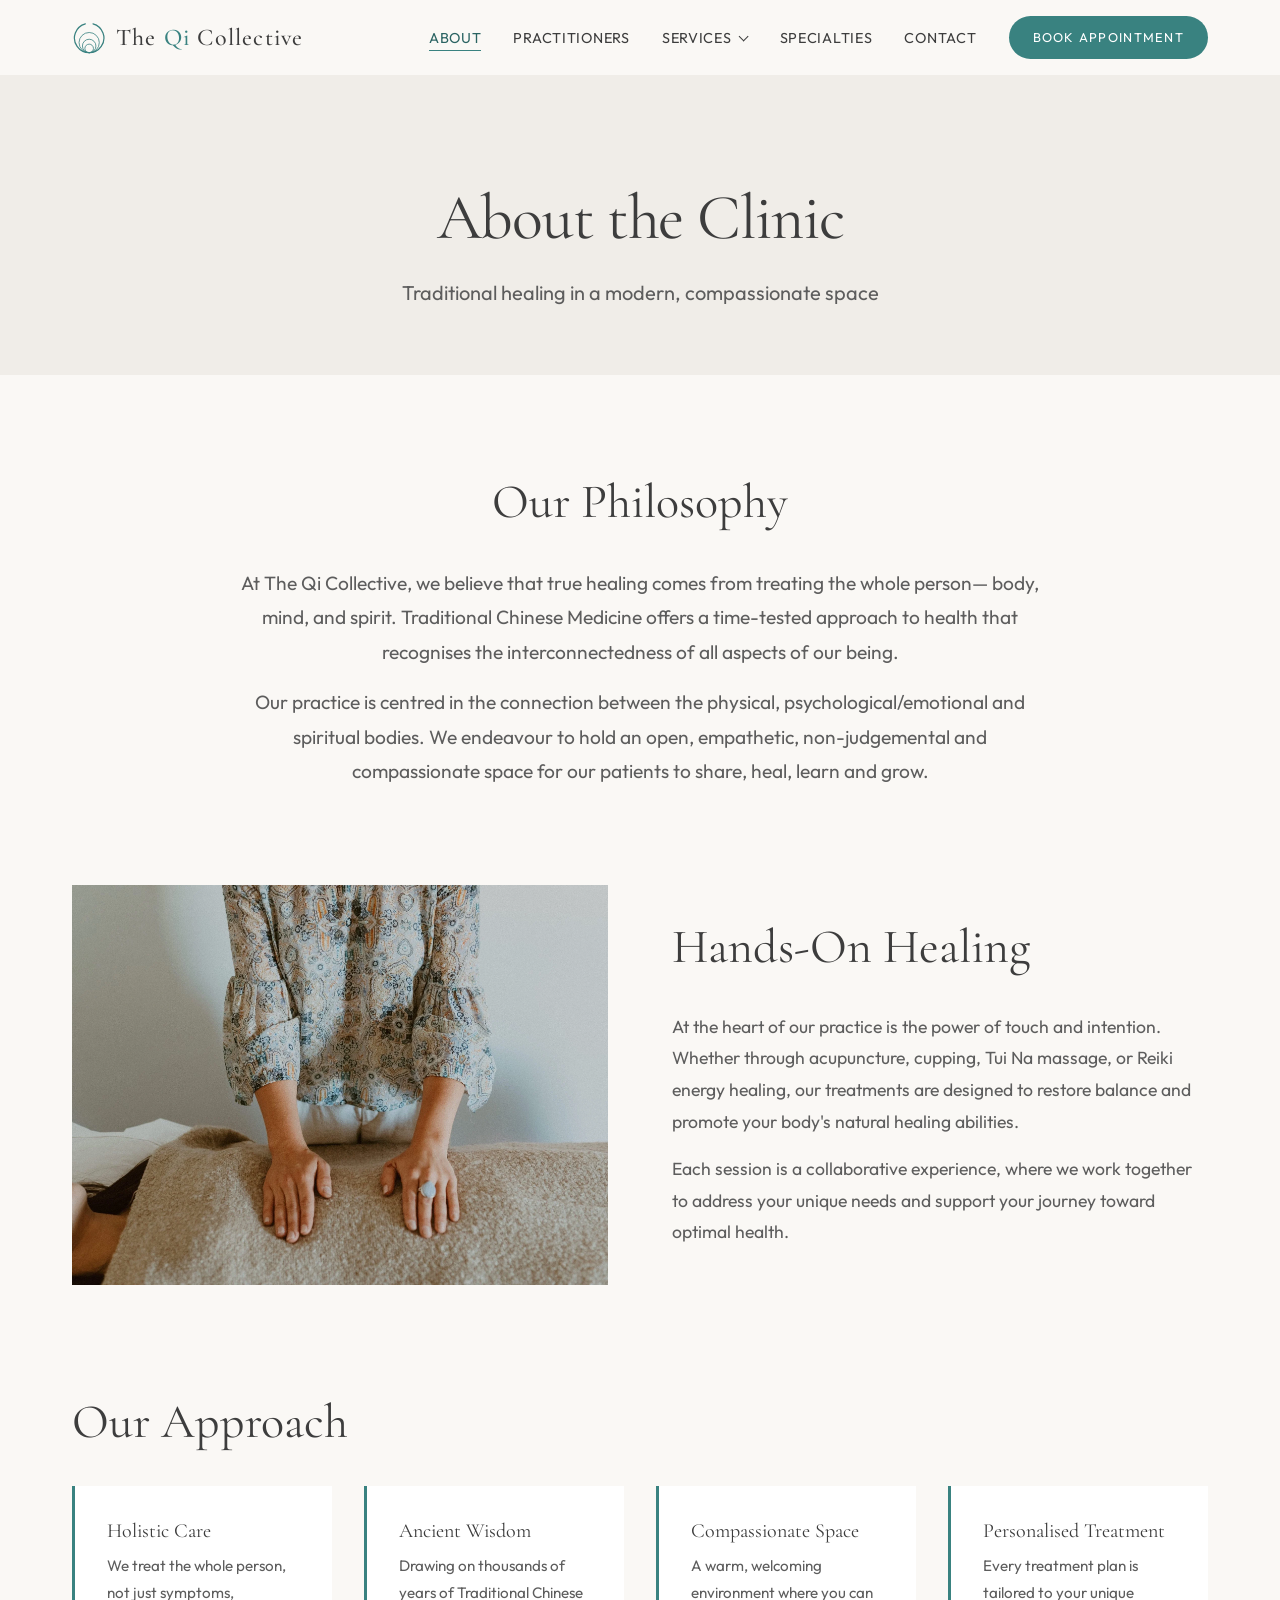
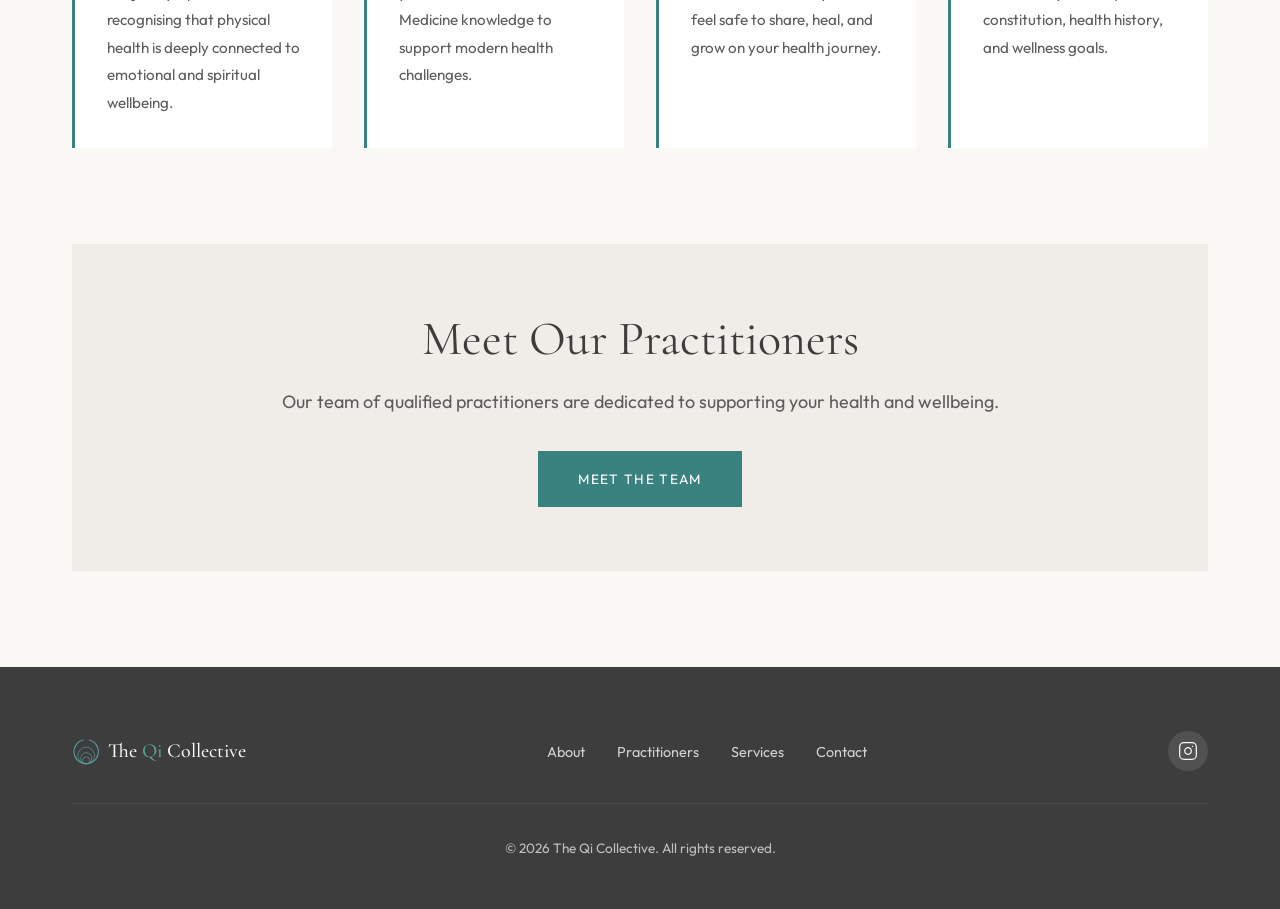
==== commit 2eee5822: "Refresh Qi Collective content and services" ====
--- a/about.html
+++ b/about.html
@@ -3,7 +3,7 @@
 <head>
   <meta charset="UTF-8">
   <meta name="viewport" content="width=device-width, initial-scale=1.0">
-  <meta name="description" content="About The Qi Collective - Learn about our approach to acupuncture and Traditional Chinese Medicine in Brisbane.">
+  <meta name="description" content="About The Qi Collective - Learn about our approach to acupuncture and Traditional Chinese Medicine in Rose Park, Adelaide.">
   <title>About Us | The Qi Collective</title>
 
   <!-- Fonts -->
@@ -29,7 +29,7 @@
       </a>
 
       <nav class="nav">
-        <button class="nav-toggle" aria-label="Toggle navigation">
+        <button class="nav-toggle" type="button" aria-label="Toggle navigation">
           <span></span>
           <span></span>
           <span></span>
@@ -37,7 +37,17 @@
         <ul class="nav__list">
           <li><a href="about.html" class="nav__link nav__link--active">About</a></li>
           <li><a href="practitioners.html" class="nav__link">Practitioners</a></li>
-          <li><a href="services.html" class="nav__link">Services</a></li>
+          <li class="nav__item--dropdown">
+            <button class="nav__link nav__dropdown-toggle" type="button" aria-expanded="false" aria-controls="services-menu">
+              Services <span class="nav__dropdown-icon" aria-hidden="true"></span>
+            </button>
+            <ul class="nav__dropdown" id="services-menu">
+              <li><a href="services.html" class="nav__dropdown-link">Services</a></li>
+              <li><a href="booking.html" class="nav__dropdown-link">Appointments</a></li>
+              <li><a href="contact.html?subject=movement" class="nav__dropdown-link">Movement</a></li>
+              <li><a href="contact.html?subject=workshops" class="nav__dropdown-link">Education/Workshops</a></li>
+            </ul>
+          </li>
           <li><a href="specialties.html" class="nav__link">Specialties</a></li>
           <li><a href="contact.html" class="nav__link">Contact</a></li>
           <li class="nav__item--mobile"><a href="booking.html" class="btn btn--primary btn--small">Book Appointment</a></li>
@@ -150,7 +160,7 @@
         </div>
       </div>
       <div class="footer__bottom">
-        <p>&copy; 2025 The Qi Collective. All rights reserved.</p>
+        <p>&copy; 2026 The Qi Collective. All rights reserved.</p>
       </div>
     </div>
   </footer>
--- a/css/styles.css
+++ b/css/styles.css
@@ -200,6 +200,108 @@
   color: var(--color-sage-dark);
 }
 
+.nav__item--dropdown {
+  position: relative;
+}
+
+.nav__dropdown-toggle {
+  display: inline-flex;
+  align-items: center;
+  gap: 0.55rem;
+  padding: 0;
+  border: 0;
+  background: none;
+  font-family: var(--font-body);
+  cursor: pointer;
+}
+
+.nav__dropdown-icon {
+  width: 0.45rem;
+  height: 0.45rem;
+  margin-top: -0.2rem;
+  border-right: 1px solid currentColor;
+  border-bottom: 1px solid currentColor;
+  transform: rotate(45deg);
+  transition: transform var(--transition-smooth);
+}
+
+.nav__dropdown {
+  position: absolute;
+  z-index: 110;
+  top: calc(100% + 1rem);
+  left: 50%;
+  min-width: 235px;
+  padding: 0.45rem 0;
+  border-top: 2px solid var(--color-gold);
+  background-color: var(--color-white);
+  box-shadow: 0 16px 35px rgba(42, 99, 98, 0.16);
+  list-style: none;
+  opacity: 0;
+  visibility: hidden;
+  pointer-events: none;
+  transform: translate(-50%, -0.5rem);
+  transition: opacity var(--transition-smooth), transform var(--transition-smooth), visibility var(--transition-smooth);
+}
+
+.nav__item--dropdown.is-open .nav__dropdown {
+  opacity: 1;
+  visibility: visible;
+  pointer-events: auto;
+  transform: translate(-50%, 0);
+}
+
+.nav__item--dropdown.is-open .nav__dropdown-icon {
+  transform: translateY(0.2rem) rotate(225deg);
+}
+
+.nav__dropdown-link {
+  display: block;
+  padding: 0.65rem 1.15rem;
+  color: var(--color-charcoal);
+  font-size: 0.86rem;
+  letter-spacing: 0.04em;
+  line-height: 1.4;
+  white-space: nowrap;
+}
+
+.nav__dropdown-link:hover,
+.nav__dropdown-link:focus-visible,
+.nav__dropdown-link--active {
+  background-color: var(--color-cream);
+  color: var(--color-sage-dark);
+}
+
+.nav__dropdown-toggle:focus-visible,
+.nav__dropdown-link:focus-visible {
+  outline: 2px solid var(--color-sage);
+  outline-offset: 3px;
+}
+
+@media (min-width: 769px) {
+  .nav__item--dropdown::before {
+    content: '';
+    position: absolute;
+    z-index: 109;
+    top: 100%;
+    right: -1rem;
+    left: -1rem;
+    height: 1rem;
+  }
+
+  .nav__item--dropdown:hover .nav__dropdown,
+  .nav__item--dropdown:focus-within .nav__dropdown {
+    opacity: 1;
+    visibility: visible;
+    pointer-events: auto;
+    transform: translate(-50%, 0);
+  }
+
+  .nav__item--dropdown:hover .nav__dropdown-icon,
+  .nav__item--dropdown:focus-within .nav__dropdown-icon {
+    transform: translateY(0.2rem) rotate(225deg);
+  }
+}
+
 /* Mobile Navigation Toggle */
 .nav-toggle {
   display: none;
@@ -378,6 +480,66 @@
 }
 
 /* ============================================
+   Mission Section
+   ============================================ */
+.mission {
+  position: relative;
+  overflow: hidden;
+  background-color: var(--color-sage-dark);
+  color: var(--color-white);
+}
+
+.mission::before,
+.mission::after {
+  content: '';
+  position: absolute;
+  top: 50%;
+  right: -7rem;
+  border: 1px solid rgba(255, 255, 255, 0.12);
+  border-radius: 50%;
+  transform: translateY(-50%);
+  pointer-events: none;
+}
+
+.mission::before {
+  width: 28rem;
+  height: 28rem;
+}
+
+.mission::after {
+  right: -1rem;
+  width: 16rem;
+  height: 16rem;
+}
+
+.mission__inner {
+  position: relative;
+  z-index: 1;
+  display: grid;
+  grid-template-columns: minmax(10rem, 0.7fr) minmax(0, 2.3fr);
+  gap: var(--space-lg);
+  align-items: start;
+}
+
+.mission h2 {
+  margin: 0;
+  color: var(--color-white);
+  font-family: var(--font-body);
+  font-size: 0.85rem;
+  font-weight: 500;
+  letter-spacing: 0.18em;
+}
+
+.mission p {
+  max-width: 860px;
+  margin: 0;
+  color: var(--color-white);
+  font-family: var(--font-heading);
+  font-size: clamp(1.75rem, 3vw, 2.6rem);
+  line-height: 1.35;
+}
+
+/* ============================================
    Services Section
    ============================================ */
 .services {
@@ -784,26 +946,31 @@
    Services Page Styles
    ============================================ */
 .services-page__grid {
-  display: flex;
+  display: grid;
+  grid-template-columns: repeat(12, minmax(0, 1fr));
+  gap: var(--space-sm);
+}
+
+.service-detail {
+  grid-column: span 3;
+  display: flex;
+  min-height: 285px;
   flex-direction: column;
-  gap: var(--space-lg);
-}
-
-.service-detail {
-  display: grid;
-  grid-template-columns: 80px 1fr;
-  gap: var(--space-md);
-  padding-bottom: var(--space-lg);
-  border-bottom: 1px solid var(--color-cream-dark);
-}
-
-.service-detail:last-child {
-  border-bottom: none;
+  gap: var(--space-sm);
+  padding: 1.5rem;
+  border-top: 2px solid var(--color-sage);
+  background-color: var(--color-white);
+  transition: transform var(--transition-smooth), box-shadow var(--transition-smooth);
+}
+
+.service-detail:hover {
+  box-shadow: 0 14px 30px rgba(42, 99, 98, 0.1);
+  transform: translateY(-4px);
 }
 
 .service-detail__icon {
-  width: 60px;
-  height: 60px;
+  width: 48px;
+  height: 48px;
   color: var(--color-sage);
 }
 
@@ -813,12 +980,41 @@
 }
 
 .service-detail__content h2 {
-  font-size: 1.75rem;
+  font-size: 1.55rem;
   margin-bottom: var(--space-sm);
 }
 
 .service-detail__content p {
-  color: var(--color-charcoal-light);
+  margin: 0;
+  color: var(--color-charcoal-light);
+  font-size: 1rem;
+  line-height: 1.65;
+}
+
+.service-detail__content p + p {
+  margin-top: var(--space-sm);
+}
+
+.service-detail__list {
+  margin-top: var(--space-xs);
+  padding-left: 1.15rem;
+  color: var(--color-charcoal-light);
+  font-size: 0.95rem;
+  line-height: 1.55;
+}
+
+.service-detail__list li::marker {
+  color: var(--color-sage);
+}
+
+@media (max-width: 1024px) {
+  .service-detail {
+    grid-column: span 6;
+  }
+
+  .service-detail:last-child {
+    grid-column: 4 / span 6;
+  }
 }
 
 .services-page__cta {
@@ -1195,14 +1391,19 @@
 }
 
 .service-option {
+  position: relative;
   cursor: pointer;
 }
 
 .service-option input {
-  display: none;
+  position: absolute;
+  width: 1px;
+  height: 1px;
+  opacity: 0;
 }
 
 .service-option__card {
+  display: block;
   padding: var(--space-md);
   border: 2px solid var(--color-cream-dark);
   background-color: var(--color-cream);
@@ -1215,29 +1416,38 @@
   box-shadow: 0 4px 20px rgba(139, 157, 131, 0.15);
 }
 
+.service-option input:focus-visible + .service-option__card {
+  outline: 2px solid var(--color-sage);
+  outline-offset: 3px;
+}
+
 .service-option__card:hover {
   border-color: var(--color-sage-light);
 }
 
-.service-option__card h3 {
+.service-option__title {
+  display: block;
   font-family: var(--font-heading);
   font-size: 1.5rem;
   margin-bottom: var(--space-xs);
 }
 
 .service-option__duration {
+  display: block;
   font-size: 0.85rem;
   color: var(--color-sage);
   margin-bottom: var(--space-xs);
 }
 
 .service-option__description {
+  display: block;
   font-size: 0.95rem;
   color: var(--color-charcoal-light);
   margin-bottom: var(--space-sm);
 }
 
 .service-option__price {
+  display: block;
   font-family: var(--font-heading);
   font-size: 1.5rem;
   color: var(--color-charcoal);
@@ -1622,82 +1832,6 @@
   height: 6px;
   background-color: var(--color-sage);
   border-radius: 50%;
-}
-
-/* ============================================
-   Testimonials Section
-   ============================================ */
-.testimonials {
-  background-color: var(--color-cream-dark);
-  position: relative;
-}
-
-/* Subtle organic background texture */
-.testimonials::before {
-  content: '';
-  position: absolute;
-  top: 0;
-  left: 0;
-  right: 0;
-  bottom: 0;
-  background-image: url("data:image/svg+xml,%3Csvg width='60' height='60' viewBox='0 0 60 60' xmlns='http://www.w3.org/2000/svg'%3E%3Cg fill='none' fill-rule='evenodd'%3E%3Cg fill='%238B9D83' fill-opacity='0.04'%3E%3Cpath d='M36 34v-4h-2v4h-4v2h4v4h2v-4h4v-2h-4zm0-30V0h-2v4h-4v2h4v4h2V6h4V4h-4zM6 34v-4H4v4H0v2h4v4h2v-4h4v-2H6zM6 4V0H4v4H0v2h4v4h2V6h4V4H6z'/%3E%3C/g%3E%3C/g%3E%3C/svg%3E");
-  pointer-events: none;
-}
-
-.testimonials__header {
-  text-align: center;
-  max-width: 600px;
-  margin: 0 auto var(--space-lg);
-}
-
-.testimonials__header p {
-  color: var(--color-charcoal-light);
-}
-
-.testimonials__grid {
-  display: grid;
-  grid-template-columns: repeat(auto-fit, minmax(300px, 1fr));
-  gap: var(--space-md);
-}
-
-.testimonial-card {
-  background-color: var(--color-white);
-  padding: var(--space-md);
-  position: relative;
-}
-
-.testimonial-card__stars {
-  color: var(--color-terracotta);
-  font-size: 1.25rem;
-  letter-spacing: 2px;
-  margin-bottom: var(--space-sm);
-}
-
-.testimonial-card__quote {
-  font-size: 1.05rem;
-  line-height: 1.7;
-  color: var(--color-charcoal-light);
-  margin-bottom: var(--space-md);
-  font-style: italic;
-  position: relative;
-  padding-left: var(--space-md);
-  border-left: 3px solid var(--color-sage-light);
-}
-
-.testimonial-card__author {
-  display: flex;
-  flex-direction: column;
-  gap: 2px;
-}
-
-.testimonial-card__name {
-  font-weight: 500;
-  color: var(--color-charcoal);
-}
-
-.testimonial-card__treatment {
-  font-size: 0.85rem;
-  color: var(--color-sage);
 }
 
 /* ============================================
@@ -1972,6 +2106,42 @@
     border-bottom: 1px solid var(--color-cream-dark);
   }
 
+  .nav__item--dropdown {
+    width: 100%;
+  }
+
+  .nav__dropdown-toggle {
+    width: 100%;
+    justify-content: space-between;
+  }
+
+  .nav__dropdown {
+    position: static;
+    min-width: 0;
+    max-height: 0;
+    padding: 0 0 0 var(--space-sm);
+    border-top: 0;
+    background: transparent;
+    box-shadow: none;
+    opacity: 0;
+    overflow: hidden;
+    transform: none;
+    transition: max-height var(--transition-smooth), opacity var(--transition-smooth), visibility var(--transition-smooth);
+  }
+
+  .nav__item--dropdown.is-open .nav__dropdown {
+    max-height: 16rem;
+    padding-bottom: var(--space-xs);
+    opacity: 1;
+    transform: none;
+  }
+
+  .nav__dropdown-link {
+    padding: 0.75rem var(--space-sm);
+    border-left: 1px solid var(--color-sage-light);
+    white-space: normal;
+  }
+
   .nav-toggle {
     display: block;
     z-index: 101;
@@ -1994,6 +2164,19 @@
     width: 100%;
     text-align: center;
     border-radius: 50px;
+  }
+
+  .mission__inner {
+    grid-template-columns: 1fr;
+    gap: var(--space-md);
+  }
+
+  .mission::before {
+    right: -14rem;
+  }
+
+  .mission::after {
+    right: -7rem;
   }
 
   /* Booking Portal Responsive */
@@ -2117,8 +2300,14 @@
 
   /* Service details responsive */
   .service-detail {
-    grid-template-columns: 1fr;
+    grid-column: 1 / -1;
+    min-height: 0;
+    align-items: center;
     text-align: center;
+  }
+
+  .service-detail:last-child {
+    grid-column: 1 / -1;
   }
 
   .service-detail__icon {
@@ -2148,15 +2337,6 @@
   .credentials,
   .practitioner-card__credentials {
     justify-content: center;
-  }
-
-  /* Testimonials responsive */
-  .testimonials__grid {
-    grid-template-columns: 1fr;
-  }
-
-  .testimonial-card__quote {
-    font-size: 1rem;
   }
 
   /* FAQ responsive */
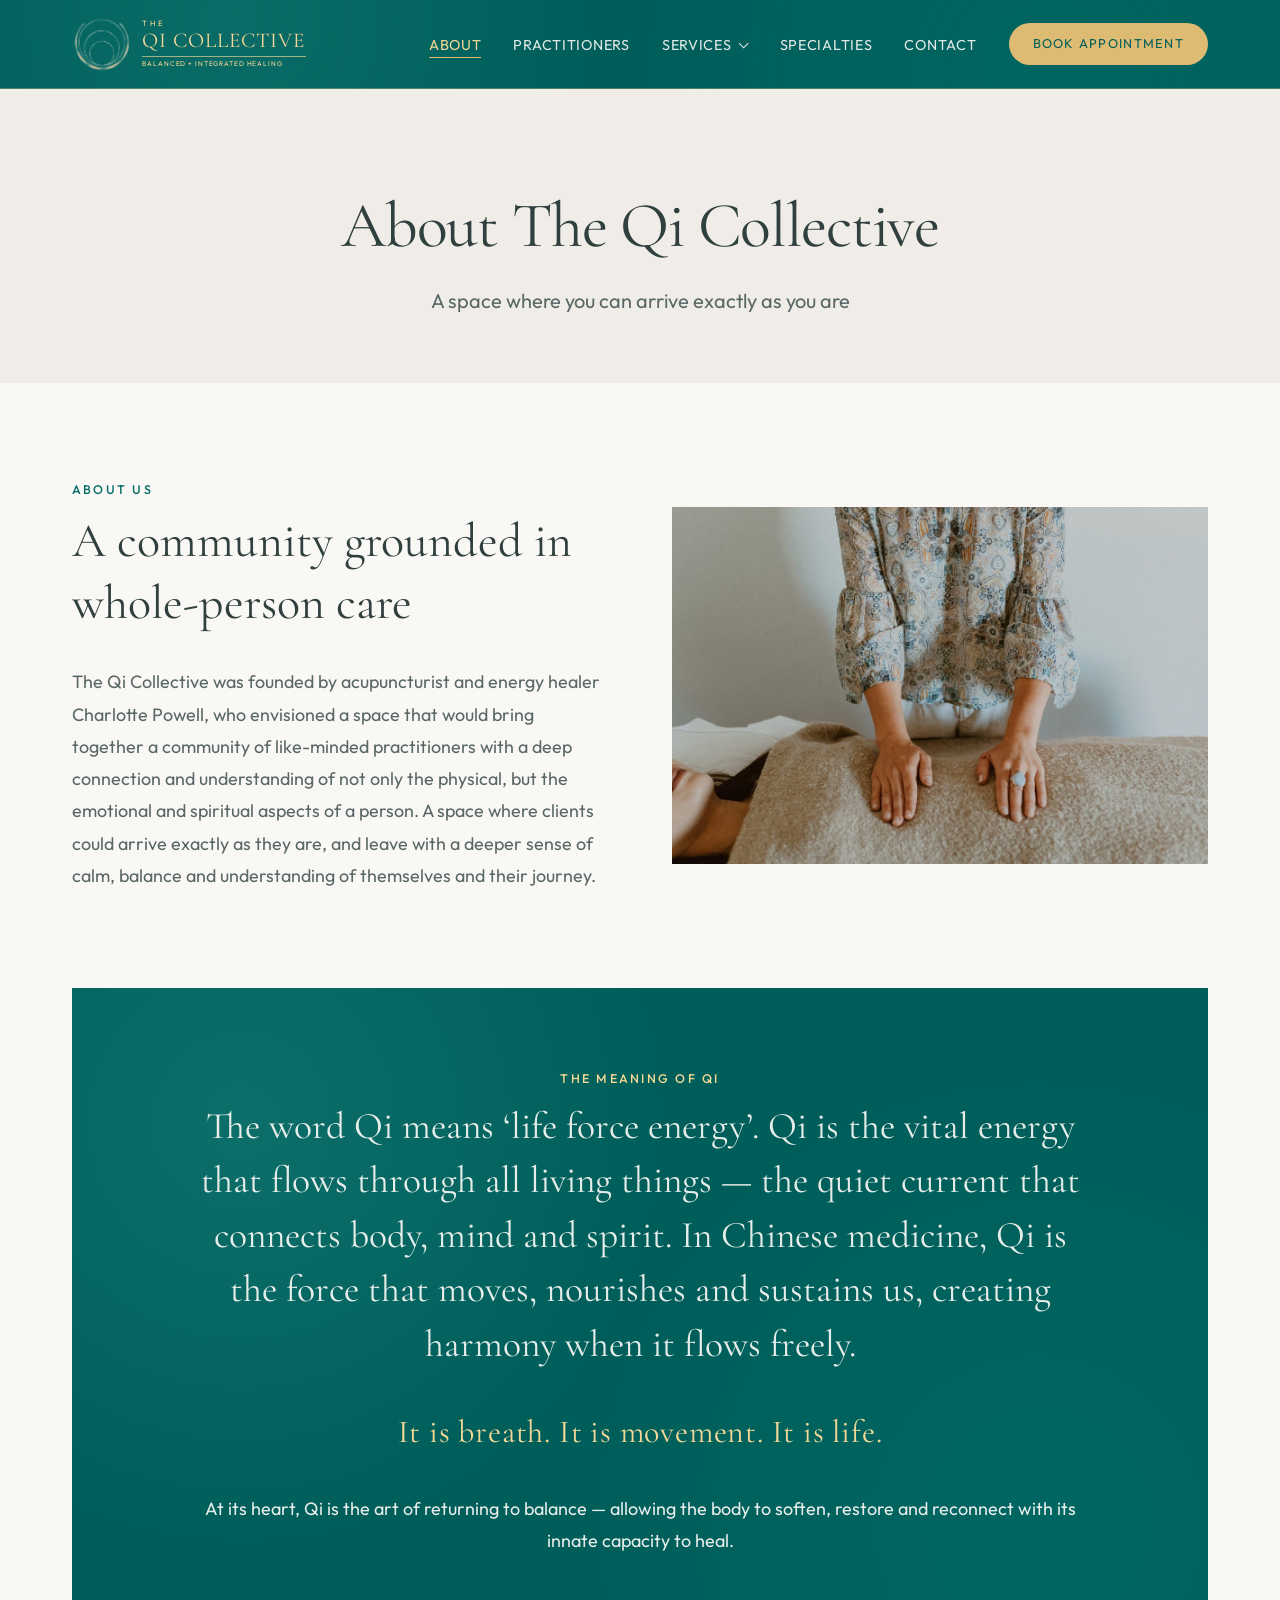
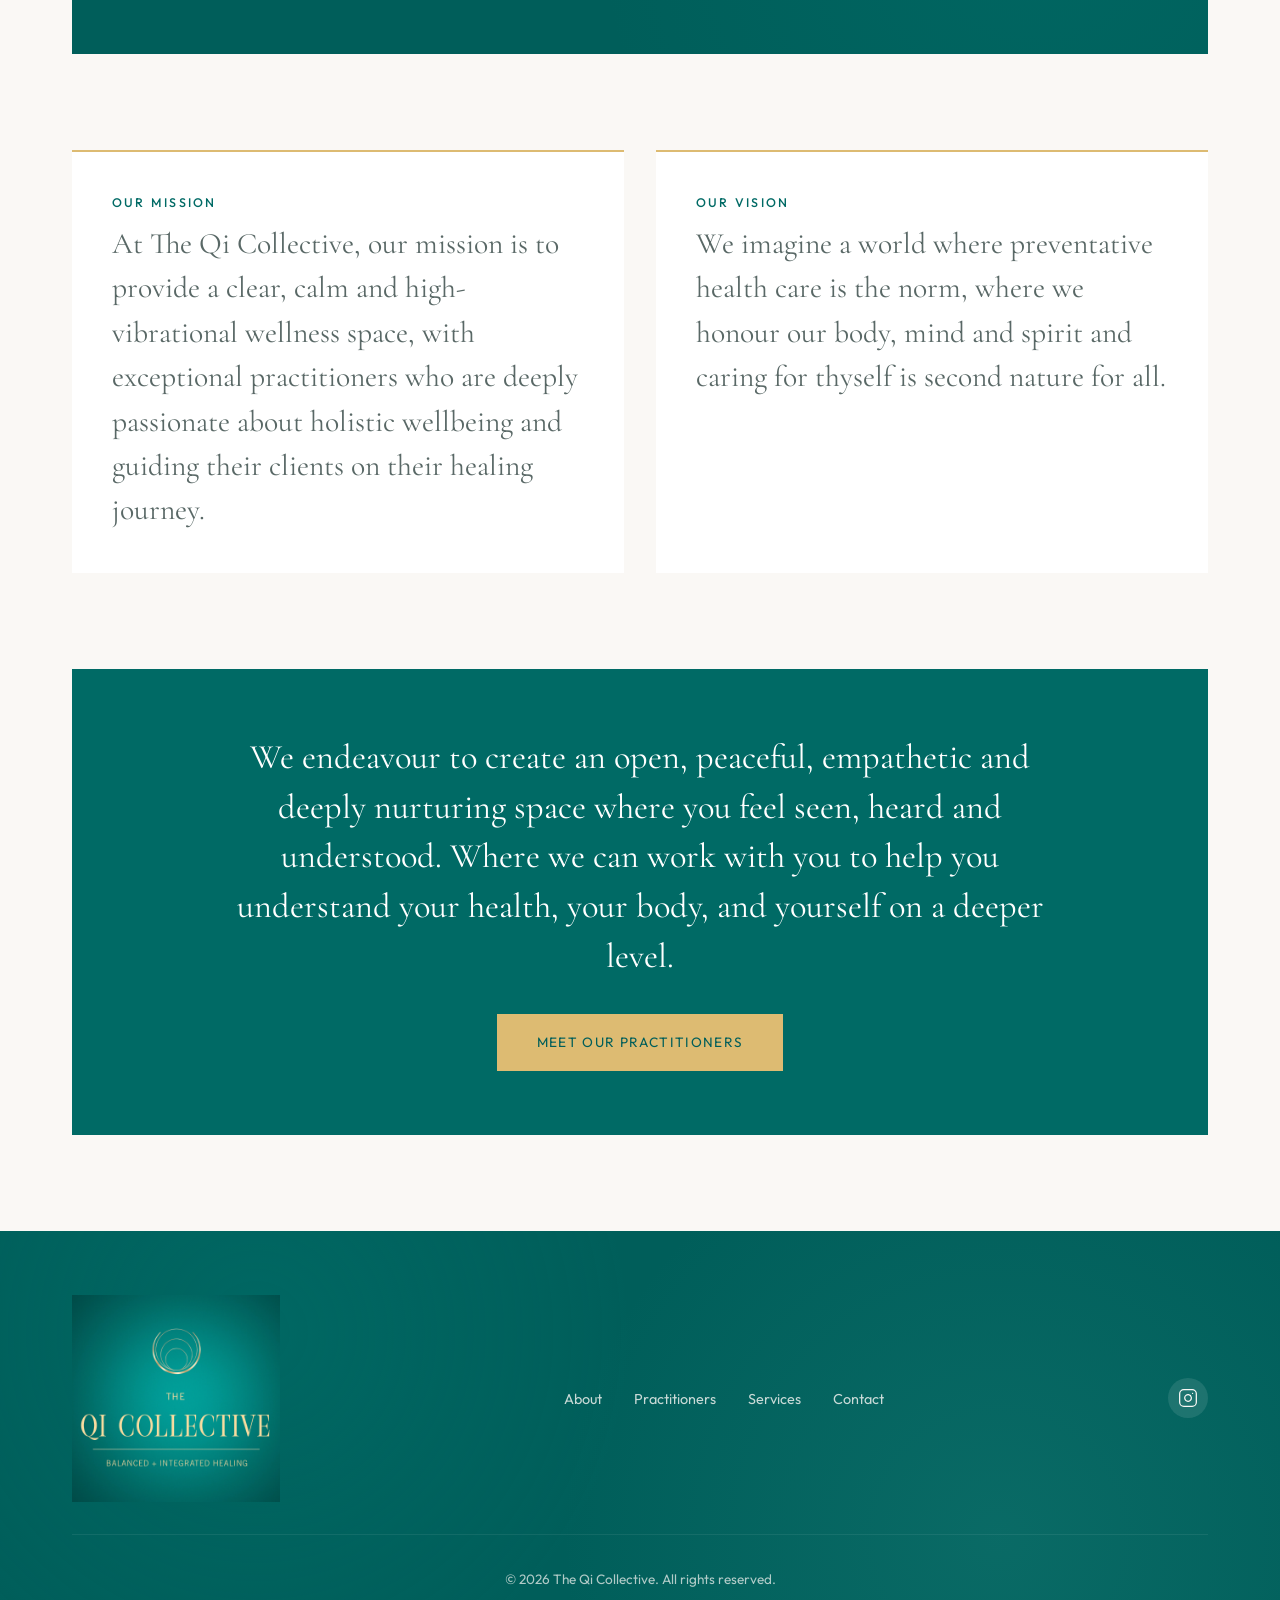
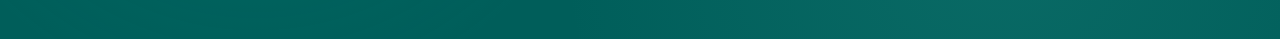
==== commit e51be095: "Port latest Qi Collective studio content" ====
--- a/about.html
+++ b/about.html
@@ -5,6 +5,7 @@
   <meta name="viewport" content="width=device-width, initial-scale=1.0">
   <meta name="description" content="About The Qi Collective - Learn about our approach to acupuncture and Traditional Chinese Medicine in Rose Park, Adelaide.">
   <title>About Us | The Qi Collective</title>
+  <link rel="icon" type="image/png" href="images/qi-logo-mark-gold.png">
 
   <!-- Fonts -->
   <link rel="preconnect" href="https://fonts.googleapis.com">
@@ -18,23 +19,33 @@
   <!-- Header -->
   <header class="header">
     <div class="header__inner">
-      <a href="index.html" class="logo">
-        <svg class="logo__mark" viewBox="0 0 56 60" fill="none" aria-hidden="true" focusable="false">
-          <path d="M34.2 7.8 A24 24 0 1 1 21.8 7.8" stroke-width="2" stroke-linecap="round"/>
-          <circle cx="28" cy="38.5" r="16.5" stroke-width="1.3"/>
-          <circle cx="28" cy="44" r="11" stroke-width="1.3"/>
-          <circle cx="28" cy="48" r="7" stroke-width="1.3"/>
+      <a href="index.html" class="logo" aria-label="The Qi Collective home">
+        <svg class="logo__mark" viewBox="180 90 965 900" aria-hidden="true" focusable="false">
+          <defs>
+            <filter id="remove-white-header" color-interpolation-filters="sRGB">
+              <feColorMatrix type="matrix" values="
+                1 0 0 0 0
+                0 1 0 0 0
+                0 0 1 0 0
+                -1 -1 -1 0 3"/>
+            </filter>
+          </defs>
+          <image href="images/qi-logo-mark-gold.png" width="1325" height="1080" filter="url(#remove-white-header)"/>
         </svg>
-        <span class="logo__text">The <span class="logo__accent">Qi</span> Collective</span>
+        <span class="logo__lockup" aria-hidden="true">
+          <span class="logo__eyebrow">The</span>
+          <span class="logo__name">Qi Collective</span>
+          <span class="logo__tagline">Balanced + Integrated Healing</span>
+        </span>
       </a>
 
-      <nav class="nav">
-        <button class="nav-toggle" type="button" aria-label="Toggle navigation">
+      <nav class="nav" aria-label="Primary navigation">
+        <button class="nav-toggle" type="button" aria-label="Toggle navigation" aria-expanded="false" aria-controls="primary-navigation">
           <span></span>
           <span></span>
           <span></span>
         </button>
-        <ul class="nav__list">
+        <ul class="nav__list" id="primary-navigation">
           <li><a href="about.html" class="nav__link nav__link--active">About</a></li>
           <li><a href="practitioners.html" class="nav__link">Practitioners</a></li>
           <li class="nav__item--dropdown">
@@ -60,72 +71,72 @@
   <!-- Page Header -->
   <section class="page-header">
     <div class="container">
-      <h1>About the Clinic</h1>
-      <p>Traditional healing in a modern, compassionate space</p>
+      <h1>About The Qi Collective</h1>
+      <p>A space where you can arrive exactly as you are</p>
     </div>
   </section>
 
   <!-- About Content -->
   <section class="about-page section-padding">
     <div class="container">
-      <div class="about-page__intro fade-in">
-        <h2>Our Philosophy</h2>
+      <div class="about-page__founding">
+        <div class="about-page__founding-copy fade-in-left">
+          <p class="section-eyebrow">About us</p>
+          <h2>A community grounded in whole-person care</h2>
+          <p>
+            The Qi Collective was founded by acupuncturist and energy healer Charlotte Powell,
+            who envisioned a space that would bring together a community of like-minded
+            practitioners with a deep connection and understanding of not only the physical, but
+            the emotional and spiritual aspects of a person. A space where clients could arrive
+            exactly as they are, and leave with a deeper sense of calm, balance and understanding
+            of themselves and their journey.
+          </p>
+        </div>
+        <div class="about-page__founding-image fade-in-right">
+          <img src="images/hands-healing.webp" alt="Hands-on healing treatment at The Qi Collective">
+        </div>
+      </div>
+
+      <div class="about-page__qi fade-in">
+        <p class="section-eyebrow">The meaning of Qi</p>
+        <p class="about-page__qi-lead">
+          The word Qi means &lsquo;life force energy&rsquo;. Qi is the vital energy that flows through all
+          living things — the quiet current that connects body, mind and spirit. In Chinese
+          medicine, Qi is the force that moves, nourishes and sustains us, creating harmony when it
+          flows freely.
+        </p>
+        <p class="about-page__mantra">It is breath. It is movement. It is life.</p>
         <p>
-          At The Qi Collective, we believe that true healing comes from treating the whole person—
-          body, mind, and spirit. Traditional Chinese Medicine offers a time-tested approach to
-          health that recognises the interconnectedness of all aspects of our being.
-        </p>
-        <p>
-          Our practice is centred in the connection between the physical, psychological/emotional
-          and spiritual bodies. We endeavour to hold an open, empathetic, non-judgemental and
-          compassionate space for our patients to share, heal, learn and grow.
+          At its heart, Qi is the art of returning to balance — allowing the body to soften,
+          restore and reconnect with its innate capacity to heal.
         </p>
       </div>
 
-      <div class="about-page__healing fade-in">
-        <div class="healing-image">
-          <img src="images/hands-healing.webp" alt="Hands-on healing treatment at The Qi Collective">
-        </div>
-        <div class="healing-content">
-          <h2>Hands-On Healing</h2>
+      <div class="about-page__mission-grid">
+        <article class="about-page__statement fade-in-left">
+          <p class="section-eyebrow">Our mission</p>
           <p>
-            At the heart of our practice is the power of touch and intention. Whether through
-            acupuncture, cupping, Tui Na massage, or Reiki energy healing, our treatments
-            are designed to restore balance and promote your body's natural healing abilities.
+            At The Qi Collective, our mission is to provide a clear, calm and high-vibrational
+            wellness space, with exceptional practitioners who are deeply passionate about holistic
+            wellbeing and guiding their clients on their healing journey.
           </p>
+        </article>
+        <article class="about-page__statement fade-in-right">
+          <p class="section-eyebrow">Our vision</p>
           <p>
-            Each session is a collaborative experience, where we work together to address
-            your unique needs and support your journey toward optimal health.
+            We imagine a world where preventative health care is the norm, where we honour our
+            body, mind and spirit and caring for thyself is second nature for all.
           </p>
-        </div>
+        </article>
       </div>
 
-      <div class="about-page__values">
-        <h2 class="fade-in">Our Approach</h2>
-        <div class="values-grid">
-          <div class="value-card fade-in-scale stagger-1">
-            <h3>Holistic Care</h3>
-            <p>We treat the whole person, not just symptoms, recognising that physical health is deeply connected to emotional and spiritual wellbeing.</p>
-          </div>
-          <div class="value-card fade-in-scale stagger-2">
-            <h3>Ancient Wisdom</h3>
-            <p>Drawing on thousands of years of Traditional Chinese Medicine knowledge to support modern health challenges.</p>
-          </div>
-          <div class="value-card fade-in-scale stagger-3">
-            <h3>Compassionate Space</h3>
-            <p>A warm, welcoming environment where you can feel safe to share, heal, and grow on your health journey.</p>
-          </div>
-          <div class="value-card fade-in-scale stagger-4">
-            <h3>Personalised Treatment</h3>
-            <p>Every treatment plan is tailored to your unique constitution, health history, and wellness goals.</p>
-          </div>
-        </div>
-      </div>
-
-      <div class="about-page__cta fade-in">
-        <h2>Meet Our Practitioners</h2>
-        <p>Our team of qualified practitioners are dedicated to supporting your health and wellbeing.</p>
-        <a href="practitioners.html" class="btn btn--primary">Meet the Team</a>
+      <div class="about-page__nurturing fade-in">
+        <p>
+          We endeavour to create an open, peaceful, empathetic and deeply nurturing space where you
+          feel seen, heard and understood. Where we can work with you to help you understand your
+          health, your body, and yourself on a deeper level.
+        </p>
+        <a href="practitioners.html" class="btn btn--gold">Meet our Practitioners</a>
       </div>
     </div>
   </section>
@@ -135,13 +146,7 @@
     <div class="container">
       <div class="footer__inner">
         <a href="index.html" class="footer__logo">
-          <svg class="logo__mark" viewBox="0 0 56 60" fill="none" aria-hidden="true" focusable="false">
-            <path d="M34.2 7.8 A24 24 0 1 1 21.8 7.8" stroke-width="2" stroke-linecap="round"/>
-            <circle cx="28" cy="38.5" r="16.5" stroke-width="1.3"/>
-            <circle cx="28" cy="44" r="11" stroke-width="1.3"/>
-            <circle cx="28" cy="48" r="7" stroke-width="1.3"/>
-          </svg>
-          <span class="logo__text">The <span class="logo__accent">Qi</span> Collective</span>
+          <img src="images/qi-logo-lockup.png" alt="The Qi Collective — Balanced + Integrated Healing">
         </a>
         <ul class="footer__links">
           <li><a href="about.html">About</a></li>
--- a/css/styles.css
+++ b/css/styles.css
@@ -8,14 +8,16 @@
   /* Colors - The Qi Collective Brand */
   --color-cream: #FAF8F5;
   --color-cream-dark: #F0EDE8;
-  --color-sage: #398280;
-  --color-sage-light: #5A9E9C;
-  --color-sage-dark: #2A6362;
+  --color-sage: #00867F;
+  --color-sage-light: #35A39A;
+  --color-sage-dark: #006A65;
+  --color-teal-deep: #005E5A;
   --color-terracotta: #B8956E;
   --color-terracotta-light: #D4BCA0;
-  --color-gold: #C9A24B;
-  --color-charcoal: #3D3D3D;
-  --color-charcoal-light: #5D5D5D;
+  --color-gold: #DDBB72;
+  --color-gold-light: #F4D996;
+  --color-charcoal: #30403E;
+  --color-charcoal-light: #596866;
   --color-white: #FFFFFF;
 
   /* Typography */
@@ -32,6 +34,7 @@
   /* Layout */
   --container-max: 1200px;
   --container-narrow: 800px;
+  --header-height: 88px;
 
   /* Transitions */
   --transition-fast: 0.2s ease;
@@ -56,6 +59,7 @@
   line-height: 1.8;
   color: var(--color-charcoal);
   background-color: var(--color-cream);
+  overflow-x: hidden;
 }
 
 /* Typography */
@@ -124,8 +128,11 @@
   left: 0;
   right: 0;
   z-index: 100;
-  background-color: var(--color-cream);
-  border-bottom: 1px solid var(--color-cream-dark);
+  background-color: var(--color-teal-deep);
+  background-image:
+    radial-gradient(circle at 18% 20%, rgba(53, 163, 154, 0.2), transparent 34%),
+    radial-gradient(circle at 82% 80%, rgba(0, 134, 127, 0.18), transparent 38%);
+  border-bottom: 1px solid rgba(221, 187, 114, 0.35);
   transition: background-color var(--transition-smooth);
 }
 
@@ -133,7 +140,8 @@
   display: flex;
   align-items: center;
   justify-content: space-between;
-  padding: var(--space-sm) var(--space-md);
+  min-height: var(--header-height);
+  padding: 0.65rem var(--space-md);
   max-width: var(--container-max);
   margin: 0 auto;
 }
@@ -141,30 +149,55 @@
 .logo {
   display: inline-flex;
   align-items: center;
-  gap: 0.6rem;
+  gap: 0.7rem;
+  color: var(--color-gold-light);
+  transition: opacity var(--transition-smooth);
+}
+
+.logo__mark {
+  width: 3.7rem;
+  height: 3.5rem;
+  flex-shrink: 0;
+}
+
+.logo__lockup {
+  display: flex;
+  min-width: 10.25rem;
+  flex-direction: column;
+  color: var(--color-gold-light);
+  line-height: 1;
+}
+
+.logo__eyebrow {
+  margin-bottom: 0.12rem;
+  font-family: var(--font-body);
+  font-size: 0.48rem;
+  letter-spacing: 0.34em;
+  text-transform: uppercase;
+}
+
+.logo__name {
   font-family: var(--font-heading);
-  font-size: 1.5rem;
-  font-weight: 500;
-  color: var(--color-charcoal);
-  letter-spacing: 0.05em;
-  transition: color var(--transition-smooth);
-}
-
-.logo__mark {
-  height: 2.3rem;
-  width: auto;
-  flex-shrink: 0;
-  stroke: var(--color-sage);
-}
-
-.logo__accent {
-  color: var(--color-sage);
-}
-
-/* Retain brand feature: the charcoal wordmark turns gold on hover,
-   while the teal "Qi" and the ripple mark stay teal. */
+  font-size: 1.32rem;
+  letter-spacing: 0.045em;
+  text-transform: uppercase;
+  white-space: nowrap;
+}
+
+.logo__tagline {
+  margin-top: 0.28rem;
+  padding-top: 0.28rem;
+  border-top: 1px solid rgba(244, 217, 150, 0.65);
+  font-family: var(--font-body);
+  font-size: 0.42rem;
+  letter-spacing: 0.13em;
+  text-transform: uppercase;
+  white-space: nowrap;
+}
+
 .logo:hover {
-  color: var(--color-gold);
+  color: var(--color-gold-light);
+  opacity: 0.86;
 }
 
 .nav__list {
@@ -177,7 +210,7 @@
   font-size: 0.9rem;
   letter-spacing: 0.05em;
   text-transform: uppercase;
-  color: var(--color-charcoal);
+  color: rgba(250, 248, 245, 0.9);
   position: relative;
 }
 
@@ -188,7 +221,7 @@
   left: 0;
   width: 0;
   height: 1px;
-  background-color: var(--color-sage);
+  background-color: var(--color-gold);
   transition: width var(--transition-smooth);
 }
 
@@ -197,7 +230,7 @@
 }
 
 .nav__link:hover {
-  color: var(--color-sage-dark);
+  color: var(--color-gold-light);
 }
 
 .nav__item--dropdown {
@@ -273,33 +306,8 @@
 
 .nav__dropdown-toggle:focus-visible,
 .nav__dropdown-link:focus-visible {
-  outline: 2px solid var(--color-sage);
+  outline: 2px solid var(--color-gold);
   outline-offset: 3px;
-}
-
-@media (min-width: 769px) {
-  .nav__item--dropdown::before {
-    content: '';
-    position: absolute;
-    z-index: 109;
-    top: 100%;
-    right: -1rem;
-    left: -1rem;
-    height: 1rem;
-  }
-
-  .nav__item--dropdown:hover .nav__dropdown,
-  .nav__item--dropdown:focus-within .nav__dropdown {
-    opacity: 1;
-    visibility: visible;
-    pointer-events: auto;
-    transform: translate(-50%, 0);
-  }
-
-  .nav__item--dropdown:hover .nav__dropdown-icon,
-  .nav__item--dropdown:focus-within .nav__dropdown-icon {
-    transform: translateY(0.2rem) rotate(225deg);
-  }
 }
 
 /* Mobile Navigation Toggle */
@@ -315,7 +323,7 @@
   display: block;
   width: 24px;
   height: 2px;
-  background-color: var(--color-charcoal);
+  background-color: var(--color-gold-light);
   margin: 5px 0;
   transition: var(--transition-fast);
 }
@@ -329,7 +337,7 @@
   align-items: center;
   justify-content: center;
   text-align: center;
-  padding-top: 80px;
+  padding-top: var(--header-height);
   background: var(--color-charcoal);
   overflow: hidden;
 }
@@ -360,31 +368,34 @@
 }
 
 .hero__content {
-  max-width: 800px;
+  max-width: 900px;
   padding: var(--space-md);
   position: relative;
   z-index: 3;
 }
 
-.hero__subtitle {
-  font-family: var(--font-body);
-  font-size: 0.9rem;
-  letter-spacing: 0.2em;
-  text-transform: uppercase;
-  color: var(--color-cream);
-  margin-bottom: var(--space-sm);
-}
-
 .hero__title {
-  margin-bottom: var(--space-md);
-  color: var(--color-white);
+  max-width: 850px;
+  margin: 0 auto var(--space-md);
+  color: var(--color-gold-light);
+  font-size: clamp(2.5rem, 5vw, 4.5rem);
+  line-height: 1.12;
 }
 
 .hero__description {
-  font-size: 1.25rem;
-  color: rgba(250, 248, 245, 0.85);
-  max-width: 600px;
-  margin: 0 auto var(--space-md);
+  max-width: 780px;
+  margin: 0 auto var(--space-sm);
+  color: rgba(250, 248, 245, 0.92);
+  font-size: clamp(1.05rem, 2vw, 1.25rem);
+  line-height: 1.7;
+}
+
+.hero__mantra {
+  margin: var(--space-md) auto;
+  color: var(--color-gold-light);
+  font-family: var(--font-heading);
+  font-size: clamp(1.6rem, 3vw, 2.15rem);
+  letter-spacing: 0.025em;
 }
 
 /* Buttons */
@@ -410,6 +421,26 @@
   color: var(--color-white);
 }
 
+.btn--gold {
+  background-color: var(--color-gold);
+  color: var(--color-teal-deep);
+}
+
+.btn--gold:hover {
+  background-color: var(--color-gold-light);
+  color: var(--color-teal-deep);
+}
+
+.header .btn--primary {
+  background-color: var(--color-gold);
+  color: var(--color-teal-deep);
+}
+
+.header .btn--primary:hover {
+  background-color: var(--color-gold-light);
+  color: var(--color-teal-deep);
+}
+
 .btn--secondary {
   background-color: transparent;
   color: var(--color-charcoal);
@@ -539,6 +570,24 @@
   line-height: 1.35;
 }
 
+.mission__content {
+  max-width: 860px;
+}
+
+.mission__mark {
+  width: 10rem;
+  margin-top: var(--space-md);
+  overflow: hidden;
+  background-color: var(--color-white);
+  box-shadow: 0 14px 35px rgba(0, 35, 33, 0.18);
+}
+
+.mission__mark img {
+  display: block;
+  width: 100%;
+  height: auto;
+}
+
 /* ============================================
    Services Section
    ============================================ */
@@ -718,7 +767,10 @@
    Footer
    ============================================ */
 .footer {
-  background-color: var(--color-charcoal);
+  background-color: var(--color-teal-deep);
+  background-image:
+    radial-gradient(circle at 20% 25%, rgba(0, 134, 127, 0.24), transparent 35%),
+    radial-gradient(circle at 78% 75%, rgba(53, 163, 154, 0.18), transparent 42%);
   color: var(--color-cream);
   padding: var(--space-lg) 0 var(--space-md);
 }
@@ -732,27 +784,20 @@
 }
 
 .footer__logo {
-  display: inline-flex;
-  align-items: center;
-  gap: 0.5rem;
-  font-family: var(--font-heading);
-  font-size: 1.25rem;
-  font-weight: 500;
-  color: var(--color-cream);
-  transition: color var(--transition-smooth);
-}
-
-.footer__logo .logo__mark {
-  height: 1.9rem;
-  stroke: var(--color-sage-light);
-}
-
-.footer__logo .logo__accent {
-  color: var(--color-sage-light);
+  display: block;
+  width: clamp(10.5rem, 18vw, 13rem);
+  line-height: 0;
+  transition: opacity var(--transition-smooth);
+}
+
+.footer__logo img {
+  display: block;
+  width: 100%;
+  height: auto;
 }
 
 .footer__logo:hover {
-  color: var(--color-gold);
+  opacity: 0.86;
 }
 
 .footer__links {
@@ -769,7 +814,7 @@
 
 .footer__links a:hover {
   opacity: 1;
-  color: var(--color-sage-light);
+  color: var(--color-gold-light);
 }
 
 .footer__social {
@@ -790,8 +835,8 @@
 }
 
 .social-link:hover {
-  background-color: var(--color-sage);
-  color: var(--color-white);
+  background-color: var(--color-gold);
+  color: var(--color-teal-deep);
   transform: translateY(-2px);
 }
 
@@ -813,7 +858,7 @@
    Page Headers (for inner pages)
    ============================================ */
 .page-header {
-  padding: calc(80px + var(--space-xl)) 0 var(--space-lg);
+  padding: calc(var(--header-height) + var(--space-xl)) 0 var(--space-lg);
   background-color: var(--color-cream-dark);
   text-align: center;
 }
@@ -842,104 +887,119 @@
 /* ============================================
    About Page Styles
    ============================================ */
-.about-page__intro {
-  max-width: 800px;
-  margin: 0 auto var(--space-xl);
-  text-align: center;
-}
-
-.about-page__intro h2 {
-  margin-bottom: var(--space-md);
-}
-
-.about-page__intro p {
-  color: var(--color-charcoal-light);
-  font-size: 1.2rem;
-}
-
-.about-page__healing {
+.section-eyebrow {
+  margin-bottom: var(--space-xs);
+  color: var(--color-sage-dark);
+  font-size: 0.78rem;
+  font-weight: 500;
+  letter-spacing: 0.18em;
+  text-transform: uppercase;
+}
+
+.about-page__founding {
   display: grid;
-  grid-template-columns: 1fr 1fr;
-  gap: var(--space-lg);
+  gap: var(--space-md);
   align-items: center;
   margin-bottom: var(--space-xl);
 }
 
-.healing-image {
+.about-page__founding-copy h2 {
+  margin-bottom: var(--space-md);
+}
+
+.about-page__founding-copy > p:last-child {
+  margin-bottom: 0;
+  color: var(--color-charcoal-light);
+  font-size: 1.12rem;
+}
+
+.about-page__founding-image img {
+  display: block;
+  width: 100%;
+  height: auto;
+}
+
+.about-page__qi {
+  position: relative;
+  margin-bottom: var(--space-xl);
+  padding: clamp(2rem, 7vw, 5rem);
   overflow: hidden;
-}
-
-.healing-image img {
-  width: 100%;
-  height: 400px;
-  object-fit: cover;
-  transition: transform var(--transition-smooth);
-}
-
-.healing-image:hover img {
-  transform: scale(1.02);
-}
-
-.healing-content h2 {
-  margin-bottom: var(--space-md);
-}
-
-.healing-content p {
-  color: var(--color-charcoal-light);
-  font-size: 1.1rem;
-}
-
-@media (max-width: 768px) {
-  .about-page__healing {
-    grid-template-columns: 1fr;
-  }
-
-  .healing-image img {
-    height: 300px;
-  }
-}
-
-.values-grid {
+  background-color: var(--color-teal-deep);
+  background-image:
+    radial-gradient(circle at 15% 20%, rgba(53, 163, 154, 0.24), transparent 38%),
+    radial-gradient(circle at 85% 80%, rgba(0, 134, 127, 0.2), transparent 40%);
+  text-align: center;
+}
+
+.about-page__qi .section-eyebrow {
+  color: var(--color-gold-light);
+}
+
+.about-page__qi p {
+  max-width: 880px;
+  margin-right: auto;
+  margin-left: auto;
+  color: rgba(250, 248, 245, 0.92);
+}
+
+.about-page__qi-lead {
+  font-family: var(--font-heading);
+  font-size: clamp(1.55rem, 3vw, 2.35rem);
+  line-height: 1.45;
+}
+
+.about-page__mantra {
+  padding: var(--space-sm) 0;
+  color: var(--color-gold-light) !important;
+  font-family: var(--font-heading);
+  font-size: clamp(1.55rem, 3vw, 2rem);
+  letter-spacing: 0.025em;
+}
+
+.about-page__mission-grid {
   display: grid;
-  grid-template-columns: repeat(auto-fit, minmax(250px, 1fr));
   gap: var(--space-md);
-  margin-top: var(--space-md);
-}
-
-.value-card {
+  margin-bottom: var(--space-xl);
+}
+
+.about-page__statement {
+  padding: clamp(1.5rem, 4vw, 2.5rem);
+  border-top: 2px solid var(--color-gold);
   background-color: var(--color-white);
-  padding: var(--space-md);
-  border-left: 3px solid var(--color-sage);
-}
-
-.value-card h3 {
-  font-size: 1.25rem;
-  margin-bottom: var(--space-xs);
-}
-
-.value-card p {
-  color: var(--color-charcoal-light);
-  font-size: 0.95rem;
+}
+
+.about-page__statement > p:last-child {
   margin-bottom: 0;
-}
-
-.about-page__values {
-  margin-bottom: var(--space-xl);
-}
-
-.about-page__cta {
+  color: var(--color-charcoal-light);
+  font-family: var(--font-heading);
+  font-size: clamp(1.4rem, 2.5vw, 1.85rem);
+  line-height: 1.5;
+}
+
+.about-page__nurturing {
+  padding: clamp(2rem, 6vw, 4rem);
+  background-color: var(--color-sage-dark);
   text-align: center;
-  padding: var(--space-lg);
-  background-color: var(--color-cream-dark);
-}
-
-.about-page__cta h2 {
-  margin-bottom: var(--space-sm);
-}
-
-.about-page__cta p {
-  margin-bottom: var(--space-md);
-  color: var(--color-charcoal-light);
+}
+
+.about-page__nurturing p {
+  max-width: 850px;
+  margin: 0 auto var(--space-md);
+  color: var(--color-white);
+  font-family: var(--font-heading);
+  font-size: clamp(1.5rem, 3vw, 2.15rem);
+  line-height: 1.45;
+}
+
+@media (min-width: 769px) {
+  .about-page__founding {
+    grid-template-columns: 1fr 1fr;
+    gap: var(--space-lg);
+  }
+
+  .about-page__mission-grid {
+    grid-template-columns: repeat(2, minmax(0, 1fr));
+  }
 }
 
 /* ============================================
@@ -1137,6 +1197,7 @@
 
 .practitioner-card__image {
   position: relative;
+  align-self: start;
 }
 
 .practitioner-card__image-placeholder {
@@ -1159,7 +1220,7 @@
 .practitioner-card__content {
   display: flex;
   flex-direction: column;
-  justify-content: center;
+  justify-content: flex-start;
 }
 
 .practitioner-card__content h2 {
@@ -1173,6 +1234,7 @@
   text-transform: uppercase;
   letter-spacing: 0.05em;
   margin-bottom: var(--space-sm);
+  line-height: 1.55;
 }
 
 .practitioner-card__specialties {
@@ -1189,11 +1251,64 @@
   margin-bottom: var(--space-sm);
 }
 
+.practitioner-card__support-heading {
+  margin-bottom: var(--space-xs);
+  color: var(--color-charcoal);
+  font-weight: 500;
+}
+
+.practitioner-card__support-list {
+  margin: 0 0 var(--space-sm);
+  padding-left: 1.2rem;
+  color: var(--color-charcoal-light);
+}
+
+.practitioner-card__support-list li {
+  margin-bottom: 0.3rem;
+}
+
+.practitioner-card__support-list li::marker {
+  color: var(--color-gold);
+}
+
 .practitioner-card__credentials {
   display: flex;
   flex-wrap: wrap;
   gap: var(--space-xs);
   margin-top: var(--space-sm);
+}
+
+.practitioner-card__rebate {
+  margin: var(--space-sm) 0 0;
+  color: var(--color-charcoal-light);
+  font-size: 0.88rem;
+  font-style: italic;
+}
+
+.practitioner-card__links {
+  display: flex;
+  flex-wrap: wrap;
+  gap: var(--space-xs);
+  margin-top: var(--space-sm);
+}
+
+.practitioner-card__links a {
+  max-width: 100%;
+  padding: 0.55rem 0.8rem;
+  border: 1px solid var(--color-gold);
+  color: var(--color-sage-dark);
+  font-size: 0.74rem;
+  font-weight: 500;
+  letter-spacing: 0.06em;
+  line-height: 1.35;
+  overflow-wrap: anywhere;
+  text-transform: uppercase;
+}
+
+.practitioner-card__links a:hover,
+.practitioner-card__links a:focus-visible {
+  background-color: var(--color-sage-dark);
+  color: var(--color-white);
 }
 
 .practitioners-cta {
@@ -1271,7 +1386,7 @@
 
 /* Active nav link state */
 .nav__link--active {
-  color: var(--color-sage-dark);
+  color: var(--color-gold-light);
 }
 
 .nav__link--active::after {
@@ -1828,117 +1943,6 @@
   position: absolute;
   left: 0;
   top: 0.5rem;
-  width: 6px;
-  height: 6px;
-  background-color: var(--color-sage);
-  border-radius: 50%;
-}
-
-/* ============================================
-   FAQ Section
-   ============================================ */
-.faq {
-  background-color: var(--color-white);
-}
-
-.faq__header {
-  text-align: center;
-  max-width: 600px;
-  margin: 0 auto var(--space-lg);
-}
-
-.faq__header p {
-  color: var(--color-charcoal-light);
-}
-
-.faq__list {
-  max-width: 800px;
-  margin: 0 auto;
-}
-
-.faq-item {
-  border-bottom: 1px solid var(--color-cream-dark);
-}
-
-.faq-item:last-child {
-  border-bottom: none;
-}
-
-.faq-item__question {
-  width: 100%;
-  display: flex;
-  align-items: center;
-  justify-content: space-between;
-  padding: var(--space-md) 0;
-  background: none;
-  border: none;
-  font-family: var(--font-heading);
-  font-size: 1.25rem;
-  color: var(--color-charcoal);
-  text-align: left;
-  cursor: pointer;
-  transition: color var(--transition-fast);
-}
-
-.faq-item__question:hover {
-  color: var(--color-sage-dark);
-}
-
-.faq-item__question span {
-  flex: 1;
-  padding-right: var(--space-md);
-}
-
-.faq-item__icon {
-  width: 24px;
-  height: 24px;
-  flex-shrink: 0;
-  color: var(--color-sage);
-  transition: transform var(--transition-smooth);
-}
-
-.faq-item.active .faq-item__icon {
-  transform: rotate(180deg);
-}
-
-.faq-item__answer {
-  max-height: 0;
-  overflow: hidden;
-  transition: max-height 0.4s ease-out, padding 0.4s ease-out;
-}
-
-.faq-item.active .faq-item__answer {
-  max-height: 500px;
-  padding-bottom: var(--space-md);
-}
-
-.faq-item__answer p {
-  color: var(--color-charcoal-light);
-  margin-bottom: var(--space-sm);
-}
-
-.faq-item__answer p:last-child {
-  margin-bottom: 0;
-}
-
-.faq-item__answer ul {
-  list-style: none;
-  margin: var(--space-sm) 0;
-  padding: 0;
-}
-
-.faq-item__answer li {
-  position: relative;
-  padding-left: 1.5rem;
-  margin-bottom: var(--space-xs);
-  color: var(--color-charcoal-light);
-}
-
-.faq-item__answer li::before {
-  content: '';
-  position: absolute;
-  left: 0;
-  top: 0.6rem;
   width: 6px;
   height: 6px;
   background-color: var(--color-sage);
@@ -2054,41 +2058,77 @@
   }
 }
 
-.hero__subtitle {
+.hero__title {
   animation: heroFadeIn 1s ease-out 0.2s forwards;
   opacity: 0;
 }
 
-.hero__title {
+.hero__description {
   animation: heroFadeIn 1s ease-out 0.4s forwards;
   opacity: 0;
 }
 
-.hero__description {
+.hero__mantra {
   animation: heroFadeIn 1s ease-out 0.6s forwards;
   opacity: 0;
 }
 
-.hero .btn {
-  animation: heroFadeIn 1s ease-out 0.8s forwards;
-  opacity: 0;
+.hero__mantra + .hero__description {
+  animation-delay: 0.8s;
 }
 
 /* ============================================
    Responsive Design
    ============================================ */
-@media (max-width: 768px) {
+@media (max-width: 900px) {
+  .fade-in-left,
+  .fade-in-right {
+    transform: translateY(30px);
+  }
+
+  .fade-in-left.visible,
+  .fade-in-right.visible {
+    transform: translateY(0);
+  }
+
   /* Mobile Navigation */
+  .header__inner {
+    padding: 0.55rem var(--space-sm);
+  }
+
+  .logo {
+    gap: 0.5rem;
+  }
+
+  .logo__mark {
+    width: 3.15rem;
+    height: 3rem;
+  }
+
+  .logo__lockup {
+    min-width: 8.7rem;
+  }
+
+  .logo__name {
+    font-size: 1.08rem;
+  }
+
+  .logo__tagline {
+    font-size: 0.35rem;
+    letter-spacing: 0.1em;
+  }
+
   .nav__list {
     position: fixed;
     top: 0;
     right: -100%;
     width: 80%;
-    max-width: 320px;
+    max-width: 340px;
     height: 100vh;
-    background-color: var(--color-cream);
+    background-color: var(--color-teal-deep);
+    background-image: radial-gradient(circle at 20% 20%, rgba(53, 163, 154, 0.18), transparent 38%);
     flex-direction: column;
-    padding: calc(80px + var(--space-md)) var(--space-md) var(--space-md);
+    padding: calc(var(--header-height) + var(--space-md)) var(--space-md) var(--space-md);
     gap: var(--space-sm);
     box-shadow: -4px 0 20px rgba(0, 0, 0, 0.1);
     transition: right 0.4s cubic-bezier(0.25, 0.46, 0.45, 0.94);
@@ -2101,9 +2141,10 @@
   }
 
   .nav__link {
+    color: var(--color-cream);
     font-size: 1.1rem;
     padding: var(--space-sm) 0;
-    border-bottom: 1px solid var(--color-cream-dark);
+    border-bottom: 1px solid rgba(244, 217, 150, 0.22);
   }
 
   .nav__item--dropdown {
@@ -2138,8 +2179,16 @@
 
   .nav__dropdown-link {
     padding: 0.75rem var(--space-sm);
-    border-left: 1px solid var(--color-sage-light);
+    border-left: 1px solid var(--color-gold);
+    color: rgba(250, 248, 245, 0.9);
     white-space: normal;
+  }
+
+  .nav__dropdown-link:hover,
+  .nav__dropdown-link:focus-visible,
+  .nav__dropdown-link--active {
+    background-color: rgba(255, 255, 255, 0.08);
+    color: var(--color-gold-light);
   }
 
   .nav-toggle {
@@ -2156,7 +2205,7 @@
     display: block;
     margin-top: var(--space-sm);
     padding-top: var(--space-sm);
-    border-top: 1px solid var(--color-cream-dark);
+    border-top: 1px solid rgba(244, 217, 150, 0.22);
     border-bottom: none;
   }
 
@@ -2277,7 +2326,7 @@
 
   .hero {
     min-height: auto;
-    padding: calc(80px + var(--space-lg)) var(--space-sm) var(--space-lg);
+    padding: calc(var(--header-height) + var(--space-lg)) var(--space-sm) var(--space-lg);
   }
 
   .hero__title {
@@ -2296,6 +2345,15 @@
   .practitioner-card__image-placeholder {
     max-width: 300px;
     margin: 0 auto;
+  }
+
+  .practitioner-card__image img {
+    max-width: 300px;
+    margin: 0 auto;
+  }
+
+  .practitioner-card__links {
+    justify-content: center;
   }
 
   /* Service details responsive */
@@ -2339,19 +2397,9 @@
     justify-content: center;
   }
 
-  /* FAQ responsive */
-  .faq-item__question {
-    font-size: 1.1rem;
-    padding: var(--space-sm) 0;
-  }
-
-  .faq-item__question span {
-    padding-right: var(--space-sm);
-  }
-
   /* Page headers */
   .page-header {
-    padding: calc(80px + var(--space-lg)) 0 var(--space-md);
+    padding: calc(var(--header-height) + var(--space-lg)) 0 var(--space-md);
   }
 
   .page-header h1 {
@@ -2373,10 +2421,6 @@
     grid-template-columns: 1fr;
   }
 
-  .values-grid {
-    grid-template-columns: 1fr;
-  }
-
   .interests__list {
     grid-template-columns: 1fr;
   }
@@ -2387,8 +2431,7 @@
   }
 
   .service-card,
-  .specialty-detail,
-  .value-card {
+  .specialty-detail {
     padding: var(--space-sm);
   }
 }
@@ -2405,10 +2448,9 @@
   }
 
   .hero__content,
-  .hero__subtitle,
   .hero__title,
   .hero__description,
-  .hero .btn {
+  .hero__mantra {
     animation: none;
     opacity: 1;
   }
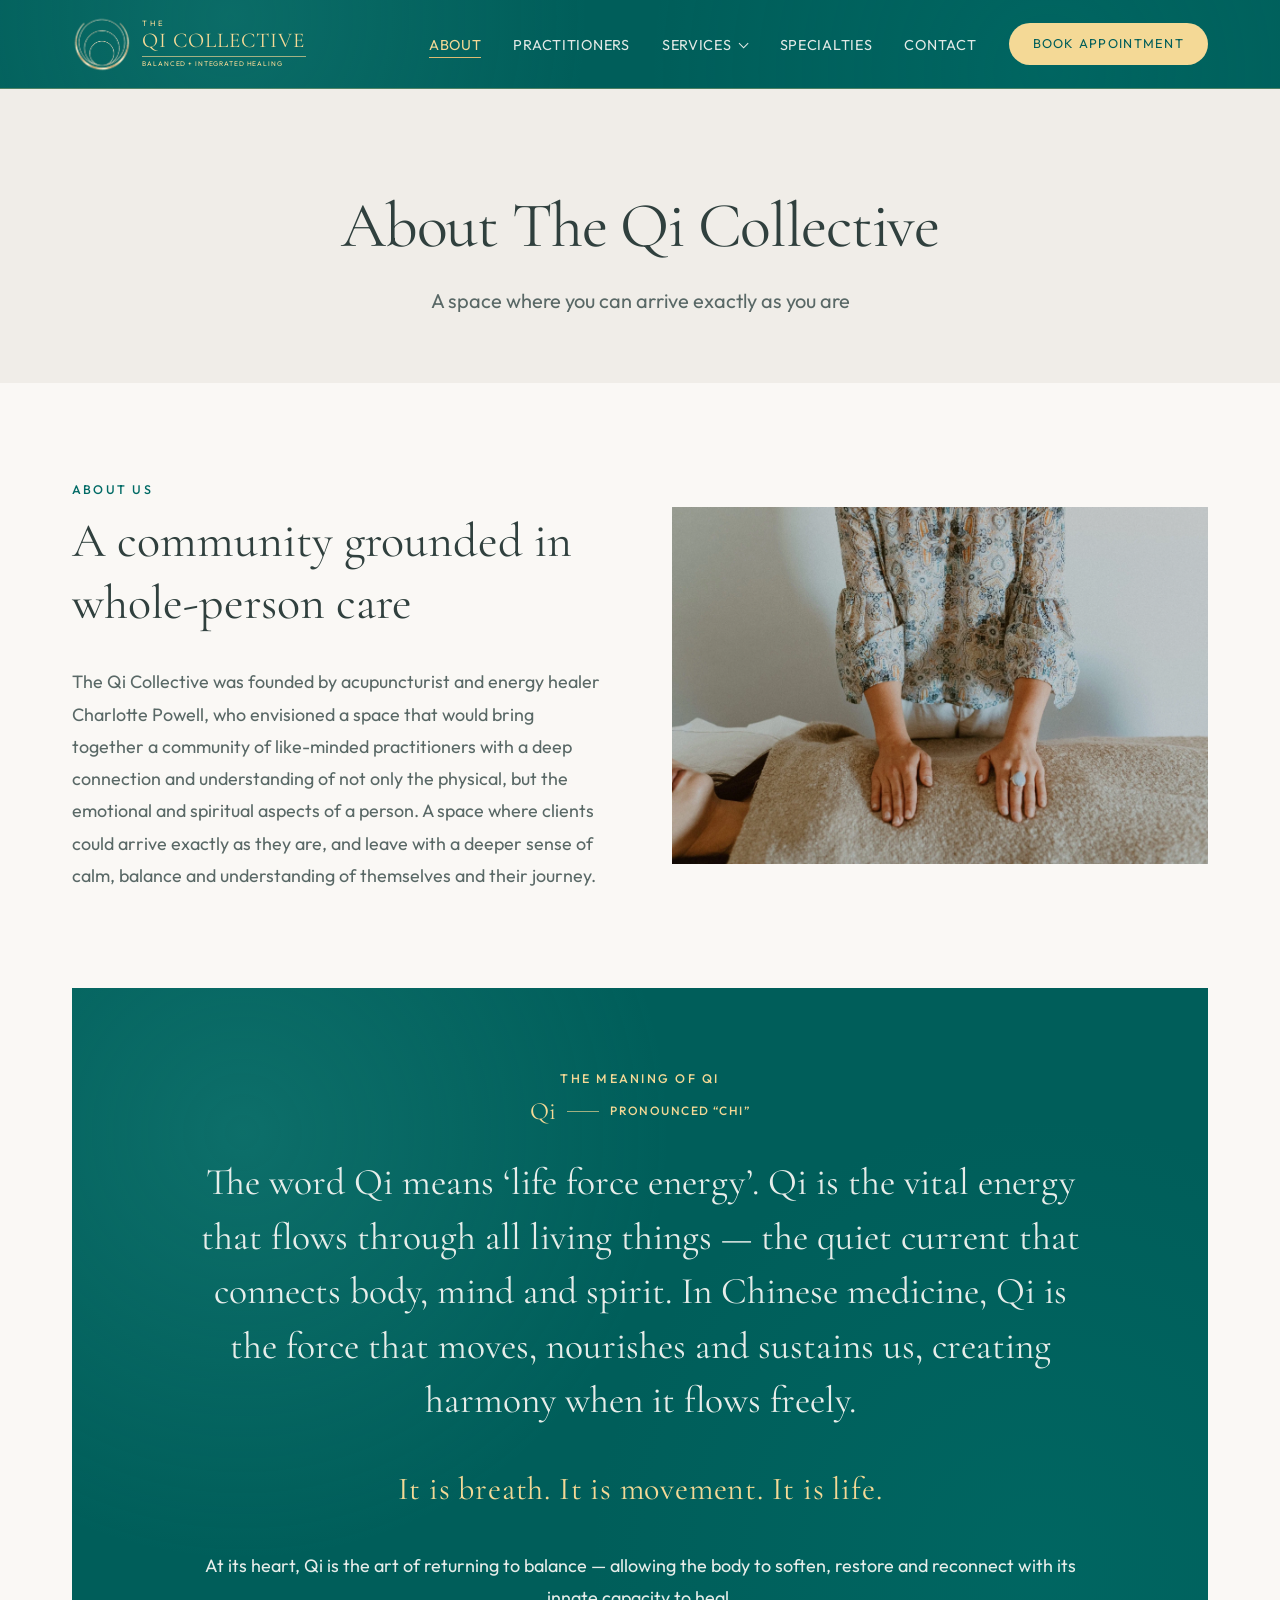
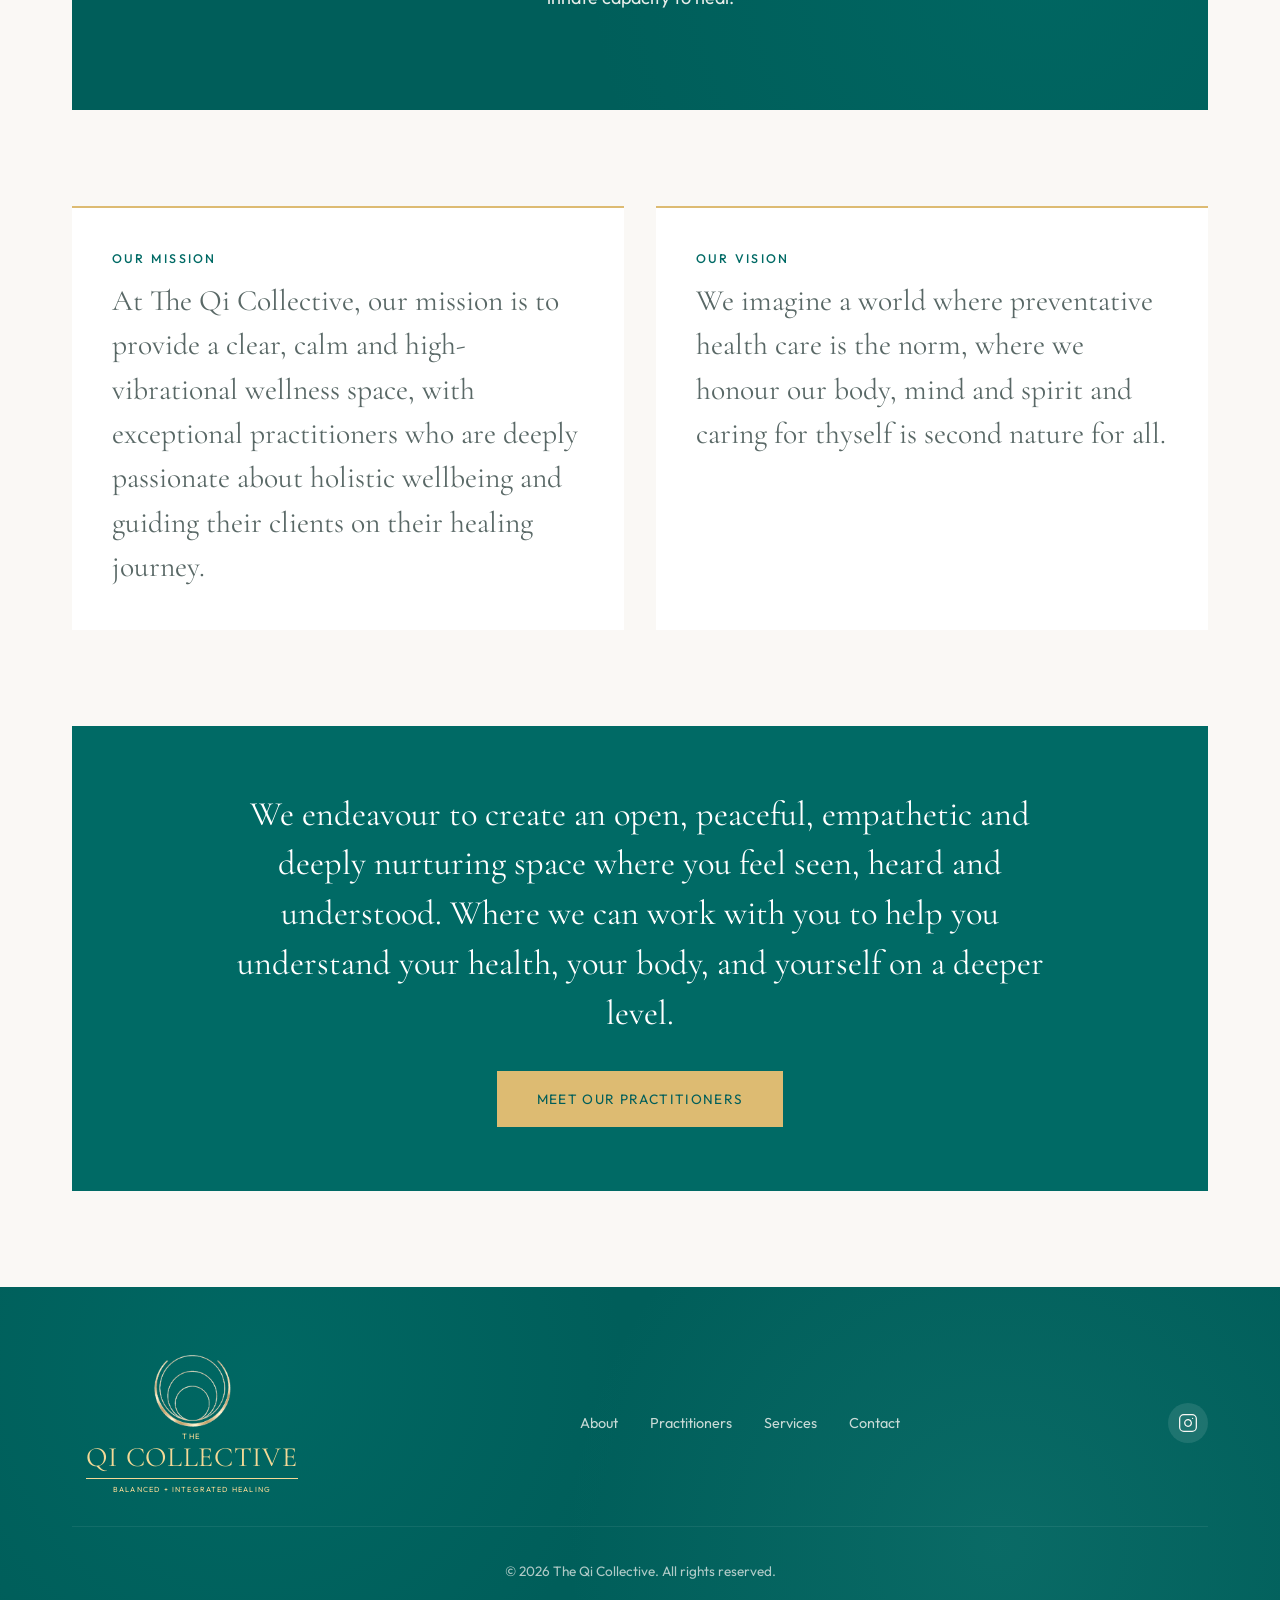
==== commit 6cd417df: "Refine practitioner booking and clinic content" ====
--- a/about.html
+++ b/about.html
@@ -5,7 +5,7 @@
   <meta name="viewport" content="width=device-width, initial-scale=1.0">
   <meta name="description" content="About The Qi Collective - Learn about our approach to acupuncture and Traditional Chinese Medicine in Rose Park, Adelaide.">
   <title>About Us | The Qi Collective</title>
-  <link rel="icon" type="image/png" href="images/qi-logo-mark-gold.png">
+  <link rel="icon" type="image/png" href="images/qi-logo-mark-gold-transparent.png">
 
   <!-- Fonts -->
   <link rel="preconnect" href="https://fonts.googleapis.com">
@@ -21,16 +21,7 @@
     <div class="header__inner">
       <a href="index.html" class="logo" aria-label="The Qi Collective home">
         <svg class="logo__mark" viewBox="180 90 965 900" aria-hidden="true" focusable="false">
-          <defs>
-            <filter id="remove-white-header" color-interpolation-filters="sRGB">
-              <feColorMatrix type="matrix" values="
-                1 0 0 0 0
-                0 1 0 0 0
-                0 0 1 0 0
-                -1 -1 -1 0 3"/>
-            </filter>
-          </defs>
-          <image href="images/qi-logo-mark-gold.png" width="1325" height="1080" filter="url(#remove-white-header)"/>
+          <image href="images/qi-logo-mark-gold-transparent.png" width="1325" height="1080"/>
         </svg>
         <span class="logo__lockup" aria-hidden="true">
           <span class="logo__eyebrow">The</span>
@@ -99,6 +90,11 @@
 
       <div class="about-page__qi fade-in">
         <p class="section-eyebrow">The meaning of Qi</p>
+        <div class="pronunciation-key pronunciation-key--centered">
+          <span class="pronunciation-key__term">Qi</span>
+          <span class="pronunciation-key__rule" aria-hidden="true"></span>
+          <span class="pronunciation-key__guide">pronounced &ldquo;chi&rdquo;</span>
+        </div>
         <p class="about-page__qi-lead">
           The word Qi means &lsquo;life force energy&rsquo;. Qi is the vital energy that flows through all
           living things — the quiet current that connects body, mind and spirit. In Chinese
@@ -145,8 +141,15 @@
   <footer class="footer">
     <div class="container">
       <div class="footer__inner">
-        <a href="index.html" class="footer__logo">
-          <img src="images/qi-logo-lockup.png" alt="The Qi Collective — Balanced + Integrated Healing">
+        <a href="index.html" class="footer__logo" aria-label="The Qi Collective home">
+          <svg class="footer__logo-mark" viewBox="180 90 965 900" aria-hidden="true" focusable="false">
+            <image href="images/qi-logo-mark-gold-transparent.png" width="1325" height="1080"/>
+          </svg>
+          <span class="footer__logo-lockup" aria-hidden="true">
+            <span class="footer__logo-eyebrow">The</span>
+            <span class="footer__logo-name">Qi Collective</span>
+            <span class="footer__logo-tagline">Balanced + Integrated Healing</span>
+          </span>
         </a>
         <ul class="footer__links">
           <li><a href="about.html">About</a></li>
--- a/css/styles.css
+++ b/css/styles.css
@@ -432,12 +432,12 @@
 }
 
 .header .btn--primary {
+  background-color: var(--color-gold-light);
+  color: var(--color-teal-deep);
+}
+
+.header .btn--primary:hover {
   background-color: var(--color-gold);
-  color: var(--color-teal-deep);
-}
-
-.header .btn--primary:hover {
-  background-color: var(--color-gold-light);
   color: var(--color-teal-deep);
 }
 
@@ -520,36 +520,13 @@
   color: var(--color-white);
 }
 
-.mission::before,
-.mission::after {
-  content: '';
-  position: absolute;
-  top: 50%;
-  right: -7rem;
-  border: 1px solid rgba(255, 255, 255, 0.12);
-  border-radius: 50%;
-  transform: translateY(-50%);
-  pointer-events: none;
-}
-
-.mission::before {
-  width: 28rem;
-  height: 28rem;
-}
-
-.mission::after {
-  right: -1rem;
-  width: 16rem;
-  height: 16rem;
-}
-
 .mission__inner {
   position: relative;
   z-index: 1;
   display: grid;
-  grid-template-columns: minmax(10rem, 0.7fr) minmax(0, 2.3fr);
-  gap: var(--space-lg);
-  align-items: start;
+  grid-template-columns: minmax(8.5rem, 0.55fr) minmax(0, 2fr) minmax(11rem, 0.8fr);
+  gap: clamp(1.5rem, 4vw, 4rem);
+  align-items: center;
 }
 
 .mission h2 {
@@ -574,18 +551,49 @@
   max-width: 860px;
 }
 
-.mission__mark {
-  width: 10rem;
-  margin-top: var(--space-md);
-  overflow: hidden;
-  background-color: var(--color-white);
-  box-shadow: 0 14px 35px rgba(0, 35, 33, 0.18);
-}
-
-.mission__mark img {
+.pronunciation-key {
+  display: flex;
+  align-items: center;
+  gap: 0.7rem;
+  margin-bottom: var(--space-sm);
+  color: var(--color-gold-light);
+}
+
+.pronunciation-key__term {
+  font-family: var(--font-heading);
+  font-size: 1.55rem;
+  line-height: 1;
+}
+
+.pronunciation-key__rule {
+  width: 2rem;
+  height: 1px;
+  background-color: currentColor;
+  opacity: 0.65;
+}
+
+.pronunciation-key__guide {
+  font-family: var(--font-body);
+  font-size: 0.75rem;
+  font-weight: 500;
+  letter-spacing: 0.12em;
+  line-height: 1.2;
+  text-transform: uppercase;
+  white-space: nowrap;
+}
+
+.pronunciation-key--centered {
+  width: fit-content;
+  margin-right: auto;
+  margin-bottom: var(--space-md);
+  margin-left: auto;
+}
+
+.mission__emblem {
   display: block;
-  width: 100%;
-  height: auto;
+  width: min(100%, 18rem);
+  justify-self: end;
+  filter: drop-shadow(0 12px 24px rgba(0, 35, 33, 0.16));
 }
 
 /* ============================================
@@ -650,7 +658,7 @@
 
 .interests__list {
   display: grid;
-  grid-template-columns: repeat(auto-fit, minmax(200px, 1fr));
+  grid-template-columns: repeat(3, minmax(0, 1fr));
   gap: var(--space-md);
   margin-top: var(--space-lg);
   text-align: center;
@@ -784,16 +792,50 @@
 }
 
 .footer__logo {
+  display: grid;
+  width: clamp(12rem, 20vw, 15rem);
+  justify-items: center;
+  color: var(--color-gold-light);
+  line-height: 1;
+  transition: opacity var(--transition-smooth);
+}
+
+.footer__logo-mark {
   display: block;
-  width: clamp(10.5rem, 18vw, 13rem);
-  line-height: 0;
-  transition: opacity var(--transition-smooth);
-}
-
-.footer__logo img {
-  display: block;
+  width: 5.25rem;
+  margin-bottom: 0.2rem;
+}
+
+.footer__logo-lockup {
+  display: flex;
+  flex-direction: column;
+  align-items: center;
+}
+
+.footer__logo-eyebrow {
+  margin-bottom: 0.15rem;
+  font-size: 0.48rem;
+  letter-spacing: 0.22em;
+  text-transform: uppercase;
+}
+
+.footer__logo-name {
+  font-family: var(--font-heading);
+  font-size: 1.75rem;
+  letter-spacing: 0.025em;
+  text-transform: uppercase;
+  white-space: nowrap;
+}
+
+.footer__logo-tagline {
   width: 100%;
-  height: auto;
+  margin-top: 0.45rem;
+  padding-top: 0.45rem;
+  border-top: 1px solid currentColor;
+  font-size: 0.46rem;
+  letter-spacing: 0.16em;
+  text-align: center;
+  text-transform: uppercase;
 }
 
 .footer__logo:hover {
@@ -1007,12 +1049,11 @@
    ============================================ */
 .services-page__grid {
   display: grid;
-  grid-template-columns: repeat(12, minmax(0, 1fr));
+  grid-template-columns: repeat(3, minmax(0, 1fr));
   gap: var(--space-sm);
 }
 
 .service-detail {
-  grid-column: span 3;
   display: flex;
   min-height: 285px;
   flex-direction: column;
@@ -1068,12 +1109,14 @@
 }
 
 @media (max-width: 1024px) {
-  .service-detail {
-    grid-column: span 6;
+  .services-page__grid {
+    grid-template-columns: repeat(2, minmax(0, 1fr));
   }
 
   .service-detail:last-child {
-    grid-column: 4 / span 6;
+    grid-column: 1 / -1;
+    width: calc(50% - var(--space-xs));
+    justify-self: center;
   }
 }
 
@@ -1198,17 +1241,6 @@
 .practitioner-card__image {
   position: relative;
   align-self: start;
-}
-
-.practitioner-card__image-placeholder {
-  width: 100%;
-  aspect-ratio: 4/5;
-  background-color: var(--color-cream-dark);
-  display: flex;
-  align-items: center;
-  justify-content: center;
-  color: var(--color-charcoal-light);
-  font-size: 0.9rem;
 }
 
 .practitioner-card__image img {
@@ -1364,6 +1396,38 @@
   color: var(--color-charcoal);
 }
 
+.contact__map {
+  margin-top: var(--space-lg);
+}
+
+.contact__map h3 {
+  margin-bottom: var(--space-sm);
+}
+
+.contact__map-frame {
+  aspect-ratio: 4 / 3;
+  overflow: hidden;
+  border: 1px solid var(--color-cream-dark);
+  background-color: var(--color-cream-dark);
+}
+
+.contact__map-frame iframe {
+  display: block;
+  width: 100%;
+  height: 100%;
+  border: 0;
+}
+
+.contact__map-link {
+  display: inline-block;
+  margin-top: var(--space-xs);
+  color: var(--color-sage-dark);
+  font-size: 0.9rem;
+  font-weight: 500;
+  text-decoration: underline;
+  text-underline-offset: 0.22em;
+}
+
 .contact__form-wrapper h2 {
   margin-bottom: var(--space-md);
 }
@@ -1423,32 +1487,17 @@
   background-color: var(--color-cream);
 }
 
-/* Progress Steps */
 .booking-steps {
   display: flex;
   justify-content: center;
   align-items: center;
-  gap: var(--space-md);
-  margin-bottom: var(--space-lg);
-  padding: var(--space-md);
-  background-color: var(--color-white);
-  flex-wrap: wrap;
 }
 
 .booking-step {
   display: flex;
   align-items: center;
   gap: var(--space-xs);
-  opacity: 0.4;
   transition: opacity var(--transition-smooth);
-}
-
-.booking-step.active {
-  opacity: 1;
-}
-
-.booking-step.completed {
-  opacity: 1;
 }
 
 .booking-step__number {
@@ -1459,9 +1508,9 @@
   height: 32px;
   border-radius: 50%;
   background-color: var(--color-cream-dark);
+  color: var(--color-charcoal);
   font-size: 0.85rem;
   font-weight: 500;
-  color: var(--color-charcoal);
   transition: all var(--transition-smooth);
 }
 
@@ -1476,477 +1525,491 @@
 }
 
 .booking-step__label {
+  color: var(--color-charcoal);
   font-size: 0.85rem;
   letter-spacing: 0.02em;
-  color: var(--color-charcoal);
-}
-
-/* Booking Panel */
+}
+
 .booking-panel {
   background-color: var(--color-white);
-  padding: var(--space-lg);
+}
+
+/* Practitioner-first booking flow */
+.booking-steps {
+  max-width: 560px;
+  margin: 0 auto var(--space-lg);
+  padding: 0;
+  border: 1px solid var(--color-cream-dark);
+  background-color: transparent;
+  flex-wrap: nowrap;
+  gap: 0;
+  list-style: none;
+}
+
+.booking-step {
+  flex: 1;
+  justify-content: center;
+  padding: 0.9rem 1.25rem;
+  background-color: var(--color-white);
+  opacity: 0.55;
+}
+
+.booking-step + .booking-step {
+  border-left: 1px solid var(--color-cream-dark);
+}
+
+.booking-step.active {
+  background-color: rgba(0, 134, 127, 0.07);
+  opacity: 1;
+}
+
+.booking-step.completed {
+  opacity: 0.8;
+}
+
+.booking-step__number {
+  flex: 0 0 32px;
+}
+
+.booking-panel {
+  max-width: 1080px;
+  margin: 0 auto;
+  padding: clamp(1.5rem, 4vw, 4rem);
+  border: 1px solid rgba(48, 64, 62, 0.08);
+  box-shadow: 0 18px 60px rgba(48, 64, 62, 0.07);
+}
+
+.booking-panel[hidden],
+[data-practitioner-services][hidden] {
+  display: none;
+}
+
+.booking-panel__heading {
+  max-width: 680px;
+  margin: 0 auto var(--space-lg);
+  text-align: center;
+}
+
+.booking-panel__heading h2 {
+  margin-bottom: var(--space-xs);
+}
+
+.booking-panel__heading > p:last-child {
+  margin: 0;
+  color: var(--color-charcoal-light);
+}
+
+.booking-panel__eyebrow {
+  margin-bottom: 0.25rem;
+  color: var(--color-sage-dark);
+  font-size: 0.75rem;
+  font-weight: 500;
+  letter-spacing: 0.16em;
+  text-transform: uppercase;
+}
+
+.booking-practitioner-grid {
+  display: grid;
+  grid-template-columns: repeat(2, minmax(0, 1fr));
+  gap: var(--space-sm);
+}
+
+.booking-practitioner {
+  display: grid;
+  grid-template-columns: 138px minmax(0, 1fr);
+  width: 100%;
+  min-height: 210px;
+  overflow: hidden;
+  border: 1px solid var(--color-cream-dark);
+  background-color: var(--color-cream);
+  color: var(--color-charcoal);
+  font: inherit;
+  text-align: left;
+  transition: border-color var(--transition-smooth), box-shadow var(--transition-smooth), transform var(--transition-smooth);
+}
+
+.booking-practitioner--available {
+  cursor: pointer;
+}
+
+.booking-practitioner--available:hover {
+  border-color: var(--color-sage);
+  box-shadow: 0 12px 34px rgba(0, 94, 90, 0.12);
+  transform: translateY(-2px);
+}
+
+.booking-practitioner--available:focus-visible {
+  outline: 3px solid rgba(0, 134, 127, 0.35);
+  outline-offset: 3px;
+  border-color: var(--color-sage-dark);
+}
+
+.booking-practitioner:disabled {
+  cursor: default;
+  background-color: #F8F6F2;
+}
+
+.booking-practitioner:disabled img {
+  filter: grayscale(0.55);
+  opacity: 0.72;
+}
+
+.booking-practitioner__portrait {
+  display: flex;
+  align-items: stretch;
+  justify-content: center;
+  min-width: 0;
+  overflow: hidden;
+  background-color: var(--color-cream-dark);
+}
+
+.booking-practitioner__portrait img {
+  display: block;
+  width: 100%;
+  height: 100%;
+  object-fit: cover;
+  object-position: center top;
+}
+
+.booking-practitioner__content {
+  display: flex;
+  min-width: 0;
+  flex-direction: column;
+  align-items: flex-start;
+  padding: 1.35rem;
+}
+
+.booking-practitioner__status {
+  display: inline-flex;
+  align-items: center;
+  gap: 0.4rem;
+  margin-bottom: 0.7rem;
+  color: var(--color-charcoal-light);
+  font-size: 0.68rem;
+  font-weight: 500;
+  letter-spacing: 0.1em;
+  line-height: 1.4;
+  text-transform: uppercase;
+}
+
+.booking-practitioner__status::before {
+  content: '';
+  width: 6px;
+  height: 6px;
+  flex: 0 0 6px;
+  border-radius: 50%;
+  background-color: var(--color-terracotta);
+}
+
+.booking-practitioner__status--available {
+  color: var(--color-sage-dark);
+}
+
+.booking-practitioner__status--available::before {
+  background-color: var(--color-sage);
+  box-shadow: 0 0 0 4px rgba(0, 134, 127, 0.1);
+}
+
+.booking-practitioner__name {
+  margin-bottom: 0.35rem;
+  font-family: var(--font-heading);
+  font-size: clamp(1.45rem, 2.5vw, 1.8rem);
+  line-height: 1.15;
+}
+
+.booking-practitioner__role {
+  color: var(--color-charcoal-light);
+  font-size: 0.82rem;
+  line-height: 1.55;
+}
+
+.booking-practitioner__action {
+  margin-top: auto;
+  padding-top: var(--space-sm);
+  color: var(--color-sage-dark);
+  font-size: 0.78rem;
+  font-weight: 500;
+  letter-spacing: 0.06em;
+  text-transform: uppercase;
+}
+
+.booking-practitioner__action span {
+  display: inline-block;
+  margin-left: 0.35rem;
+  transition: transform var(--transition-fast);
+}
+
+.booking-practitioner--available:hover .booking-practitioner__action span {
+  transform: translateX(4px);
+}
+
+.booking-noscript {
+  margin: var(--space-md) 0 0;
+  padding: var(--space-sm);
+  border-left: 3px solid var(--color-gold);
+  background-color: var(--color-cream-dark);
+  font-size: 0.9rem;
+}
+
+.booking-panel--services {
+  position: relative;
+}
+
+.booking-back {
+  display: inline-flex;
+  align-items: center;
+  gap: 0.55rem;
   margin-bottom: var(--space-md);
-}
-
-.booking-panel.hidden {
-  display: none;
-}
-
-.booking-panel__title {
-  text-align: center;
-  margin-bottom: var(--space-lg);
-}
-
-/* Service Selection */
-.service-selection {
+  padding: 0.35rem 0;
+  border: 0;
+  border-bottom: 1px solid transparent;
+  background: none;
+  color: var(--color-sage-dark);
+  font-family: var(--font-body);
+  font-size: 0.8rem;
+  font-weight: 500;
+  letter-spacing: 0.06em;
+  text-transform: uppercase;
+  cursor: pointer;
+}
+
+.booking-back:hover,
+.booking-back:focus-visible {
+  border-bottom-color: currentColor;
+}
+
+.booking-back:focus-visible {
+  outline: 2px solid var(--color-sage);
+  outline-offset: 4px;
+}
+
+.booking-practitioner-summary {
   display: grid;
-  grid-template-columns: repeat(auto-fit, minmax(280px, 1fr));
+  grid-template-columns: 110px minmax(0, 1fr);
+  align-items: center;
   gap: var(--space-md);
-  margin-bottom: var(--space-lg);
-}
-
-.service-option {
-  position: relative;
-  cursor: pointer;
-}
-
-.service-option input {
-  position: absolute;
-  width: 1px;
-  height: 1px;
-  opacity: 0;
-}
-
-.service-option__card {
+  padding: 1.5rem;
+  border-left: 4px solid var(--color-gold);
+  background-color: var(--color-teal-deep);
+  color: rgba(250, 248, 245, 0.82);
+}
+
+.booking-practitioner-summary img {
   display: block;
-  padding: var(--space-md);
-  border: 2px solid var(--color-cream-dark);
-  background-color: var(--color-cream);
-  transition: all var(--transition-smooth);
-}
-
-.service-option input:checked + .service-option__card {
-  border-color: var(--color-sage);
-  background-color: var(--color-white);
-  box-shadow: 0 4px 20px rgba(139, 157, 131, 0.15);
-}
-
-.service-option input:focus-visible + .service-option__card {
-  outline: 2px solid var(--color-sage);
-  outline-offset: 3px;
-}
-
-.service-option__card:hover {
-  border-color: var(--color-sage-light);
-}
-
-.service-option__title {
-  display: block;
-  font-family: var(--font-heading);
-  font-size: 1.5rem;
-  margin-bottom: var(--space-xs);
-}
-
-.service-option__duration {
-  display: block;
-  font-size: 0.85rem;
-  color: var(--color-sage);
-  margin-bottom: var(--space-xs);
-}
-
-.service-option__description {
-  display: block;
+  width: 110px;
+  height: 125px;
+  border: 1px solid rgba(244, 217, 150, 0.45);
+  object-fit: cover;
+  object-position: center top;
+}
+
+.booking-practitioner-summary h2 {
+  margin-bottom: 0.2rem;
+  color: var(--color-gold-light);
+}
+
+.booking-practitioner-summary h2:focus {
+  outline: none;
+}
+
+.booking-practitioner-summary p {
+  max-width: 650px;
+  margin: 0;
   font-size: 0.95rem;
-  color: var(--color-charcoal-light);
-  margin-bottom: var(--space-sm);
-}
-
-.service-option__price {
-  display: block;
-  font-family: var(--font-heading);
-  font-size: 1.5rem;
-  color: var(--color-charcoal);
-  margin-bottom: 0;
-}
-
-/* Booking Navigation */
-.booking-nav {
-  display: flex;
-  justify-content: center;
-  gap: var(--space-md);
-  margin-top: var(--space-md);
-}
-
-.booking-nav .btn {
-  min-width: 200px;
-}
-
-.booking-nav .btn:disabled {
-  opacity: 0.5;
-  cursor: not-allowed;
-}
-
-/* Calendar */
-.calendar-container {
-  display: grid;
-  grid-template-columns: 1fr 1fr;
-  gap: var(--space-lg);
-  margin-bottom: var(--space-md);
-}
-
-.calendar {
-  background-color: var(--color-cream);
-  padding: var(--space-md);
-}
-
-.calendar__header {
+  line-height: 1.55;
+}
+
+.booking-practitioner-summary .booking-panel__eyebrow {
+  margin-bottom: 0.2rem;
+  color: rgba(244, 217, 150, 0.75);
+}
+
+.booking-service-intro {
   display: flex;
   align-items: center;
   justify-content: space-between;
-  margin-bottom: var(--space-md);
-}
-
-.calendar__nav {
-  background: none;
-  border: none;
-  font-size: 1.25rem;
-  cursor: pointer;
-  padding: var(--space-xs);
+  gap: var(--space-md);
+  padding: var(--space-md) 0;
+  border-bottom: 1px solid var(--color-cream-dark);
+}
+
+.booking-service-intro > p {
+  max-width: 660px;
+  margin: 0;
+  color: var(--color-charcoal-light);
+  font-size: 0.95rem;
+}
+
+.booking-service-intro__secure {
+  display: inline-flex;
+  flex: 0 0 auto;
+  align-items: center;
+  gap: 0.45rem;
+  color: var(--color-sage-dark);
+  font-size: 0.75rem;
+  font-weight: 500;
+  letter-spacing: 0.04em;
+}
+
+.booking-service-intro__secure svg {
+  width: 18px;
+  height: 18px;
+}
+
+.booking-service-group {
+  margin-top: 2.5rem;
+}
+
+.booking-service-group__heading {
+  display: flex;
+  align-items: baseline;
+  justify-content: space-between;
+  gap: var(--space-sm);
+  margin-bottom: var(--space-sm);
+}
+
+.booking-service-group__heading h3 {
+  margin: 0;
+}
+
+.booking-service-group__heading > span {
+  color: var(--color-charcoal-light);
+  font-size: 0.72rem;
+  letter-spacing: 0.1em;
+  text-transform: uppercase;
+}
+
+.booking-service-grid {
+  display: grid;
+  grid-template-columns: repeat(2, minmax(0, 1fr));
+  gap: var(--space-sm);
+}
+
+.booking-service {
+  display: flex;
+  min-height: 132px;
+  align-items: center;
+  justify-content: space-between;
+  gap: var(--space-sm);
+  padding: 1.25rem 1.35rem;
+  border: 1px solid var(--color-cream-dark);
+  background-color: var(--color-cream);
   color: var(--color-charcoal);
-  transition: color var(--transition-fast);
-}
-
-.calendar__nav:hover {
-  color: var(--color-sage);
-}
-
-.calendar__month {
-  font-size: 1.25rem;
+  transition: border-color var(--transition-smooth), box-shadow var(--transition-smooth), transform var(--transition-smooth);
+}
+
+.booking-service:hover {
+  border-color: var(--color-sage);
+  box-shadow: 0 10px 28px rgba(0, 94, 90, 0.1);
+  color: var(--color-charcoal);
+  transform: translateY(-2px);
+}
+
+.booking-service:focus-visible {
+  outline: 3px solid rgba(0, 134, 127, 0.35);
+  outline-offset: 3px;
+  border-color: var(--color-sage-dark);
+}
+
+.booking-service__details {
+  display: block;
+  min-width: 0;
+}
+
+.booking-service__title {
+  display: block;
+  margin-bottom: 0.7rem;
+  font-family: var(--font-heading);
+  font-size: 1.35rem;
+  line-height: 1.25;
+}
+
+.booking-service__meta {
+  display: flex;
+  flex-wrap: wrap;
+  gap: 0.55rem;
+  color: var(--color-charcoal-light);
+  font-size: 0.8rem;
+}
+
+.booking-service__meta span + span::before {
+  content: '\2022';
+  margin-right: 0.55rem;
+  color: var(--color-gold);
+}
+
+.booking-service__action {
+  display: inline-flex;
+  flex: 0 0 auto;
+  align-items: center;
+  gap: 0.3rem;
+  color: var(--color-sage-dark);
+  font-size: 0.75rem;
+  font-weight: 500;
+  letter-spacing: 0.08em;
+  text-transform: uppercase;
+}
+
+.booking-service__action svg,
+.booking-all-services__links .btn svg {
+  width: 14px;
+  height: 14px;
+  fill: none;
+  stroke: currentColor;
+  stroke-width: 1.5;
+  stroke-linecap: round;
+  stroke-linejoin: round;
+  transition: transform var(--transition-fast);
+}
+
+.booking-service:hover .booking-service__action svg {
+  transform: translate(2px, -2px);
+}
+
+.booking-all-services {
+  display: grid;
+  grid-template-columns: minmax(0, 1fr) auto;
+  align-items: center;
+  gap: var(--space-md);
+  margin-top: var(--space-lg);
+  padding: var(--space-md);
+  background-color: var(--color-cream-dark);
+}
+
+.booking-all-services h3 {
+  margin-bottom: 0.25rem;
+  font-size: 1.6rem;
+}
+
+.booking-all-services p {
+  max-width: 570px;
   margin: 0;
-}
-
-.calendar__weekdays {
-  display: grid;
-  grid-template-columns: repeat(7, 1fr);
-  gap: 4px;
-  margin-bottom: var(--space-xs);
-  text-align: center;
-}
-
-.calendar__weekdays span {
-  font-size: 0.8rem;
   color: var(--color-charcoal-light);
-  padding: var(--space-xs);
-}
-
-.calendar__days {
-  display: grid;
-  grid-template-columns: repeat(7, 1fr);
-  gap: 4px;
-}
-
-.calendar__day {
-  aspect-ratio: 1;
-  display: flex;
+  font-size: 0.9rem;
+}
+
+.booking-all-services__links {
+  display: flex;
+  flex-wrap: wrap;
+  justify-content: flex-end;
+  gap: var(--space-xs);
+}
+
+.booking-all-services__links .btn {
+  display: inline-flex;
   align-items: center;
   justify-content: center;
-  background: none;
-  border: none;
-  font-size: 0.95rem;
-  cursor: pointer;
-  border-radius: 50%;
-  transition: all var(--transition-fast);
-}
-
-.calendar__day:hover:not(:disabled):not(.calendar__day--empty) {
-  background-color: var(--color-sage-light);
-  color: var(--color-white);
-}
-
-.calendar__day--selected {
-  background-color: var(--color-sage);
-  color: var(--color-white);
-}
-
-.calendar__day:disabled {
-  color: var(--color-cream-dark);
-  cursor: not-allowed;
-}
-
-.calendar__day--empty {
-  cursor: default;
-}
-
-.calendar__day--today {
-  border: 1px solid var(--color-sage);
-}
-
-/* Time Slots */
-.time-slots {
-  background-color: var(--color-cream);
-  padding: var(--space-md);
-}
-
-.time-slots__title {
-  font-size: 1.25rem;
-  margin-bottom: var(--space-xs);
-}
-
-.time-slots__date {
-  font-size: 0.9rem;
+  gap: 0.4rem;
+  white-space: nowrap;
+}
+
+.booking-pricing-note {
+  max-width: 780px;
+  margin: var(--space-md) auto 0;
   color: var(--color-charcoal-light);
-  margin-bottom: var(--space-md);
-}
-
-.time-slots__grid {
-  display: grid;
-  grid-template-columns: repeat(3, 1fr);
-  gap: var(--space-xs);
-}
-
-.time-slot {
-  padding: var(--space-sm);
-  background-color: var(--color-white);
-  border: 1px solid var(--color-cream-dark);
-  font-size: 0.9rem;
-  cursor: pointer;
+  font-size: 0.78rem;
+  line-height: 1.6;
   text-align: center;
-  transition: all var(--transition-fast);
-}
-
-.time-slot:hover {
-  border-color: var(--color-sage);
-}
-
-.time-slot.selected {
-  background-color: var(--color-sage);
-  color: var(--color-white);
-  border-color: var(--color-sage);
-}
-
-.time-slot:disabled {
-  opacity: 0.4;
-  cursor: not-allowed;
-}
-
-/* Booking Form */
-.booking-form {
-  max-width: 600px;
-  margin: 0 auto;
-}
-
-.form-row {
-  display: grid;
-  grid-template-columns: 1fr 1fr;
-  gap: var(--space-md);
-}
-
-.form-group--checkbox {
-  margin-top: var(--space-sm);
-}
-
-.form-group--checkbox label {
-  display: flex;
-  align-items: center;
-  gap: var(--space-sm);
-  cursor: pointer;
-  text-transform: none;
-  font-size: 1rem;
-  color: var(--color-charcoal);
-}
-
-.form-group--checkbox input[type="checkbox"] {
-  width: 18px;
-  height: 18px;
-  accent-color: var(--color-sage);
-}
-
-/* Booking Summary */
-.booking-summary {
-  background-color: var(--color-cream);
-  padding: var(--space-md);
-  margin-bottom: var(--space-lg);
-  max-width: 500px;
-  margin-left: auto;
-  margin-right: auto;
-}
-
-.booking-summary h3 {
-  font-size: 1.25rem;
-  margin-bottom: var(--space-md);
-  text-align: center;
-}
-
-.booking-summary__item {
-  display: flex;
-  justify-content: space-between;
-  padding: var(--space-xs) 0;
-  border-bottom: 1px solid var(--color-cream-dark);
-}
-
-.booking-summary__label {
-  color: var(--color-charcoal-light);
-}
-
-.booking-summary__value {
-  color: var(--color-charcoal);
-  font-weight: 500;
-}
-
-.booking-summary__item--total {
-  border-bottom: none;
-  padding-top: var(--space-sm);
-  margin-top: var(--space-xs);
-  border-top: 2px solid var(--color-sage);
-}
-
-.booking-summary__item--total .booking-summary__value {
-  font-family: var(--font-heading);
-  font-size: 1.5rem;
-  color: var(--color-sage-dark);
-}
-
-/* Payment Section */
-.payment-section {
-  max-width: 500px;
-  margin: 0 auto var(--space-lg);
-}
-
-.payment-section h3 {
-  font-size: 1.25rem;
-  margin-bottom: var(--space-md);
-  text-align: center;
-}
-
-.payment-placeholder {
-  background-color: var(--color-cream);
-  padding: var(--space-lg);
-  text-align: center;
-}
-
-.payment-placeholder__icon {
-  width: 48px;
-  height: 48px;
-  margin: 0 auto var(--space-sm);
-  color: var(--color-sage);
-}
-
-.payment-placeholder__icon svg {
-  width: 100%;
-  height: 100%;
-}
-
-.payment-placeholder__text {
-  font-size: 1rem;
-  color: var(--color-charcoal);
-  margin-bottom: var(--space-xs);
-}
-
-.payment-placeholder__subtext {
-  font-size: 0.9rem;
-  color: var(--color-charcoal-light);
-  margin-bottom: var(--space-md);
-}
-
-.payment-options {
-  display: flex;
-  gap: var(--space-md);
-  justify-content: center;
-  flex-wrap: wrap;
-}
-
-.payment-option {
-  display: flex;
-  align-items: center;
-  gap: var(--space-xs);
-  cursor: pointer;
-  padding: var(--space-sm) var(--space-md);
-  background-color: var(--color-white);
-  border: 1px solid var(--color-cream-dark);
-  transition: all var(--transition-fast);
-}
-
-.payment-option:hover {
-  border-color: var(--color-sage);
-}
-
-.payment-option input {
-  accent-color: var(--color-sage);
-}
-
-.payment-option--disabled {
-  opacity: 0.5;
-  cursor: not-allowed;
-}
-
-.payment-option--disabled:hover {
-  border-color: var(--color-cream-dark);
-}
-
-/* Booking Success */
-.booking-success {
-  text-align: center;
-  padding: var(--space-lg);
-}
-
-.booking-success__icon {
-  width: 80px;
-  height: 80px;
-  margin: 0 auto var(--space-md);
-  color: var(--color-sage);
-}
-
-.booking-success__icon svg {
-  width: 100%;
-  height: 100%;
-}
-
-.booking-success h2 {
-  color: var(--color-sage-dark);
-  margin-bottom: var(--space-sm);
-}
-
-.booking-success p {
-  color: var(--color-charcoal-light);
-  max-width: 400px;
-  margin: 0 auto var(--space-sm);
-}
-
-.booking-success__details {
-  background-color: var(--color-cream);
-  padding: var(--space-md);
-  margin: var(--space-md) auto;
-  max-width: 400px;
-  text-align: left;
-}
-
-.booking-success__details p {
-  margin-bottom: var(--space-sm);
-  color: var(--color-charcoal);
-}
-
-.booking-success__details ul {
-  list-style: none;
-  margin: 0;
-  padding: 0;
-}
-
-.booking-success__details li {
-  position: relative;
-  padding-left: 1.5rem;
-  margin-bottom: var(--space-xs);
-  color: var(--color-charcoal-light);
-}
-
-.booking-success__details li::before {
-  content: '';
-  position: absolute;
-  left: 0;
-  top: 0.5rem;
-  width: 6px;
-  height: 6px;
-  background-color: var(--color-sage);
-  border-radius: 50%;
 }
 
 /* ============================================
@@ -2220,51 +2283,46 @@
     gap: var(--space-md);
   }
 
-  .mission::before {
-    right: -14rem;
-  }
-
-  .mission::after {
-    right: -7rem;
+  .mission__emblem {
+    width: 10rem;
+    justify-self: start;
+  }
+
+  .interests__list {
+    grid-template-columns: repeat(2, minmax(0, 1fr));
   }
 
   /* Booking Portal Responsive */
   .booking-steps {
-    gap: var(--space-sm);
-    padding: var(--space-sm);
+    gap: 0;
+    padding: 0;
   }
 
   .booking-step__label {
-    display: none;
+    display: block;
+    font-size: 0.78rem;
   }
 
   .booking-panel {
     padding: var(--space-md);
   }
 
-  .calendar-container {
+  .booking-practitioner-grid,
+  .booking-service-grid {
     grid-template-columns: 1fr;
   }
 
-  .time-slots__grid {
-    grid-template-columns: repeat(2, 1fr);
-  }
-
-  .form-row {
+  .booking-service-intro {
+    flex-direction: column;
+    align-items: flex-start;
+  }
+
+  .booking-all-services {
     grid-template-columns: 1fr;
-    gap: var(--space-sm);
-  }
-
-  .booking-nav {
-    flex-direction: column;
-  }
-
-  .booking-nav .btn {
-    width: 100%;
-  }
-
-  .service-selection {
-    grid-template-columns: 1fr;
+  }
+
+  .booking-all-services__links {
+    justify-content: flex-start;
   }
 
   /* Hamburger animation */
@@ -2342,11 +2400,6 @@
     direction: ltr;
   }
 
-  .practitioner-card__image-placeholder {
-    max-width: 300px;
-    margin: 0 auto;
-  }
-
   .practitioner-card__image img {
     max-width: 300px;
     margin: 0 auto;
@@ -2359,6 +2412,7 @@
   /* Service details responsive */
   .service-detail {
     grid-column: 1 / -1;
+    width: 100%;
     min-height: 0;
     align-items: center;
     text-align: center;
@@ -2433,6 +2487,83 @@
   .service-card,
   .specialty-detail {
     padding: var(--space-sm);
+  }
+
+  .booking-step {
+    gap: 0.4rem;
+    padding: 0.7rem 0.45rem;
+  }
+
+  .booking-step__number {
+    width: 28px;
+    height: 28px;
+    flex-basis: 28px;
+    font-size: 0.75rem;
+  }
+
+  .booking-step__label {
+    font-size: 0.68rem;
+    line-height: 1.25;
+  }
+
+  .booking-panel {
+    padding: 1.25rem;
+  }
+
+  .booking-panel__heading {
+    margin-bottom: var(--space-md);
+  }
+
+  .booking-practitioner {
+    grid-template-columns: 96px minmax(0, 1fr);
+    min-height: 182px;
+  }
+
+  .booking-practitioner__content {
+    padding: 1rem;
+  }
+
+  .booking-practitioner__status {
+    font-size: 0.6rem;
+  }
+
+  .booking-practitioner__role {
+    font-size: 0.75rem;
+  }
+
+  .booking-practitioner__action {
+    padding-top: 0.75rem;
+    font-size: 0.68rem;
+  }
+
+  .booking-practitioner-summary {
+    grid-template-columns: 74px minmax(0, 1fr);
+    gap: var(--space-sm);
+    padding: var(--space-sm);
+  }
+
+  .booking-practitioner-summary img {
+    width: 74px;
+    height: 88px;
+  }
+
+  .booking-practitioner-summary h2 {
+    font-size: 2rem;
+  }
+
+  .booking-practitioner-summary p:last-child {
+    font-size: 0.78rem;
+  }
+
+  .booking-service {
+    min-height: 0;
+    align-items: flex-start;
+    flex-direction: column;
+  }
+
+  .booking-all-services__links,
+  .booking-all-services__links .btn {
+    width: 100%;
   }
 }
 
